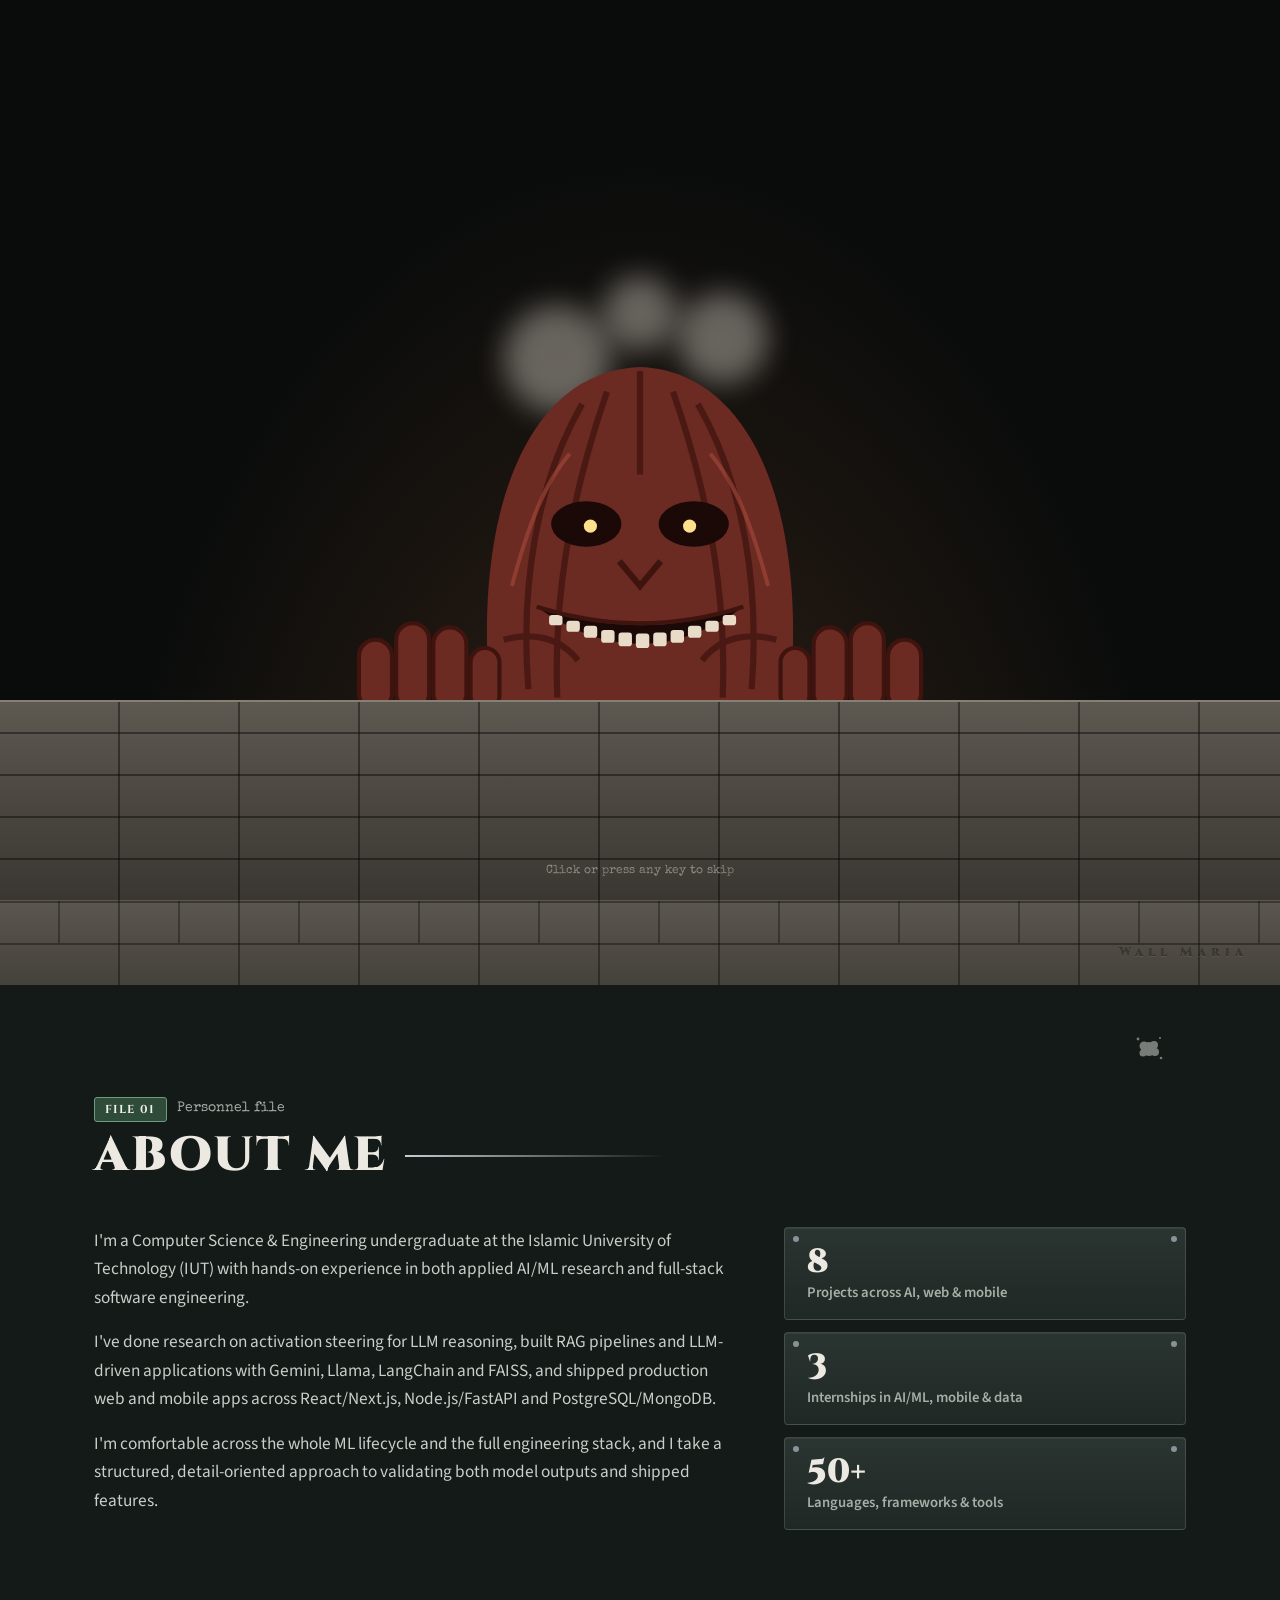
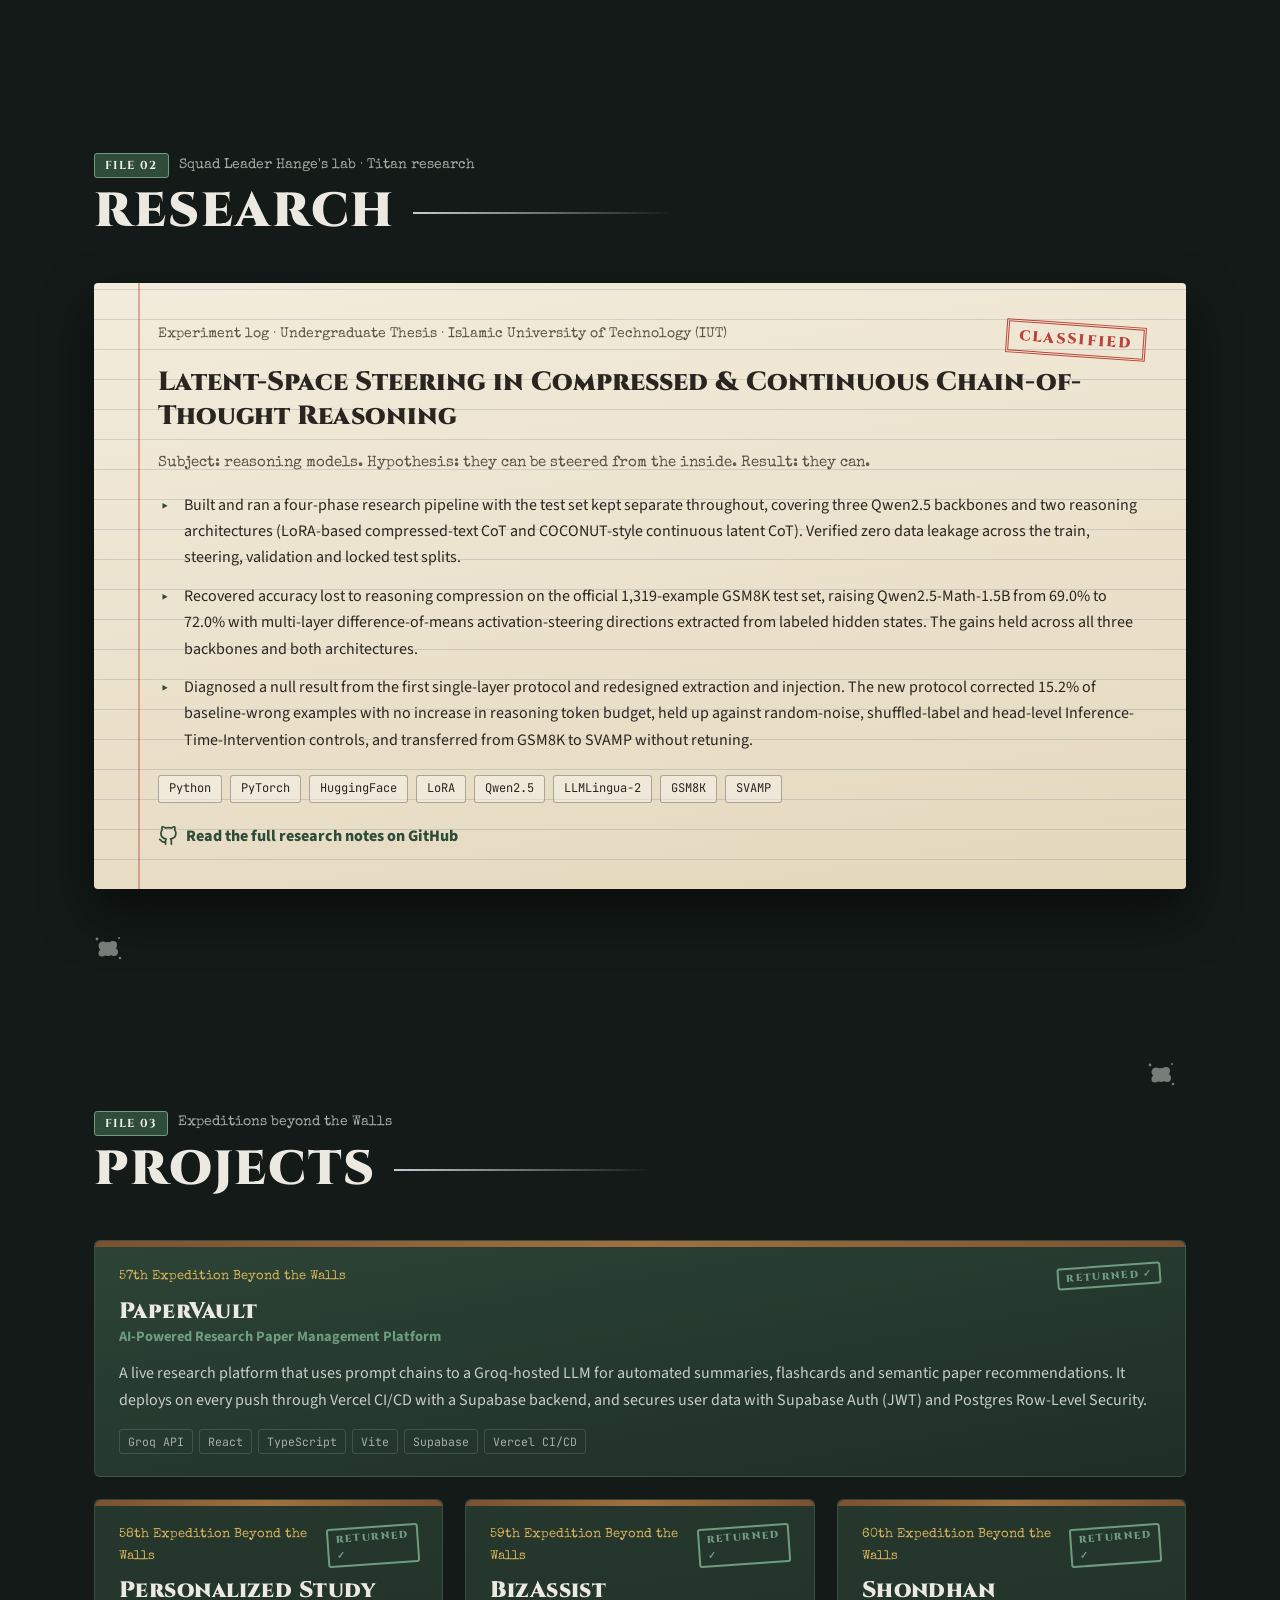
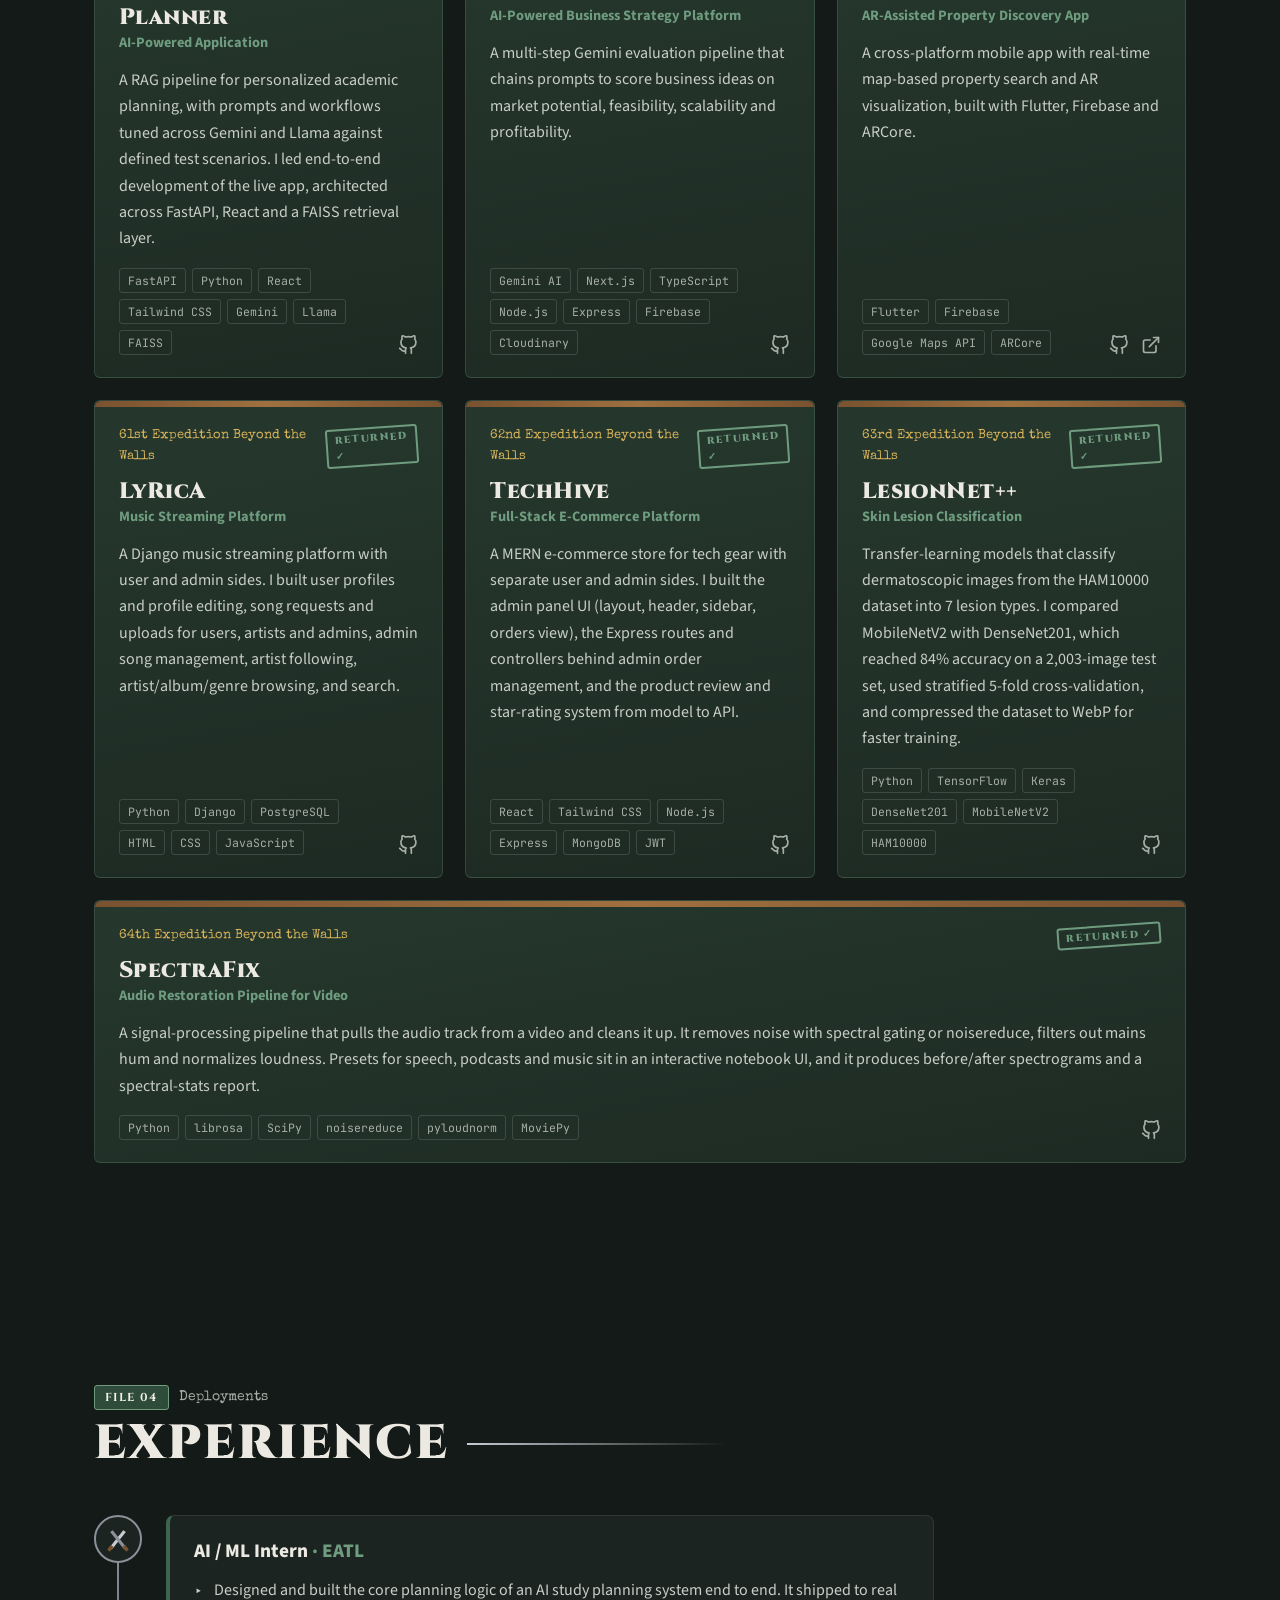
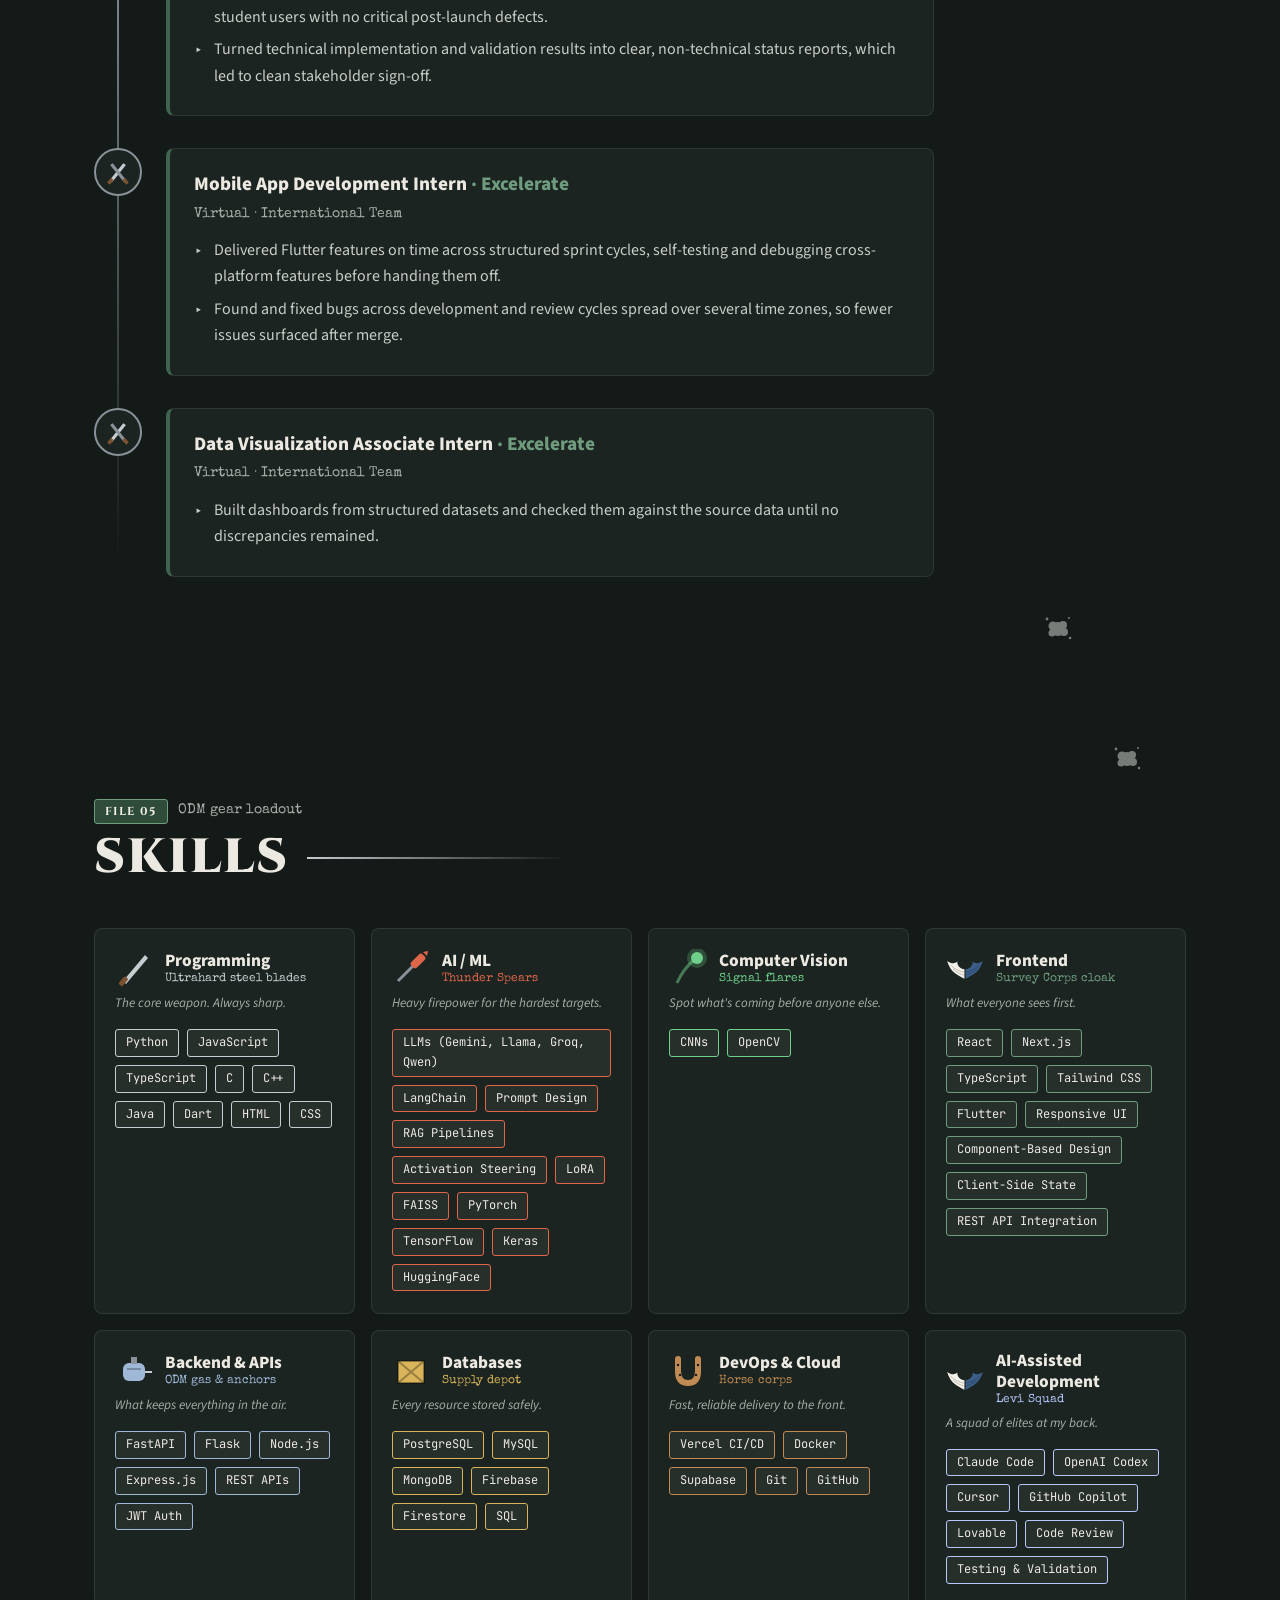
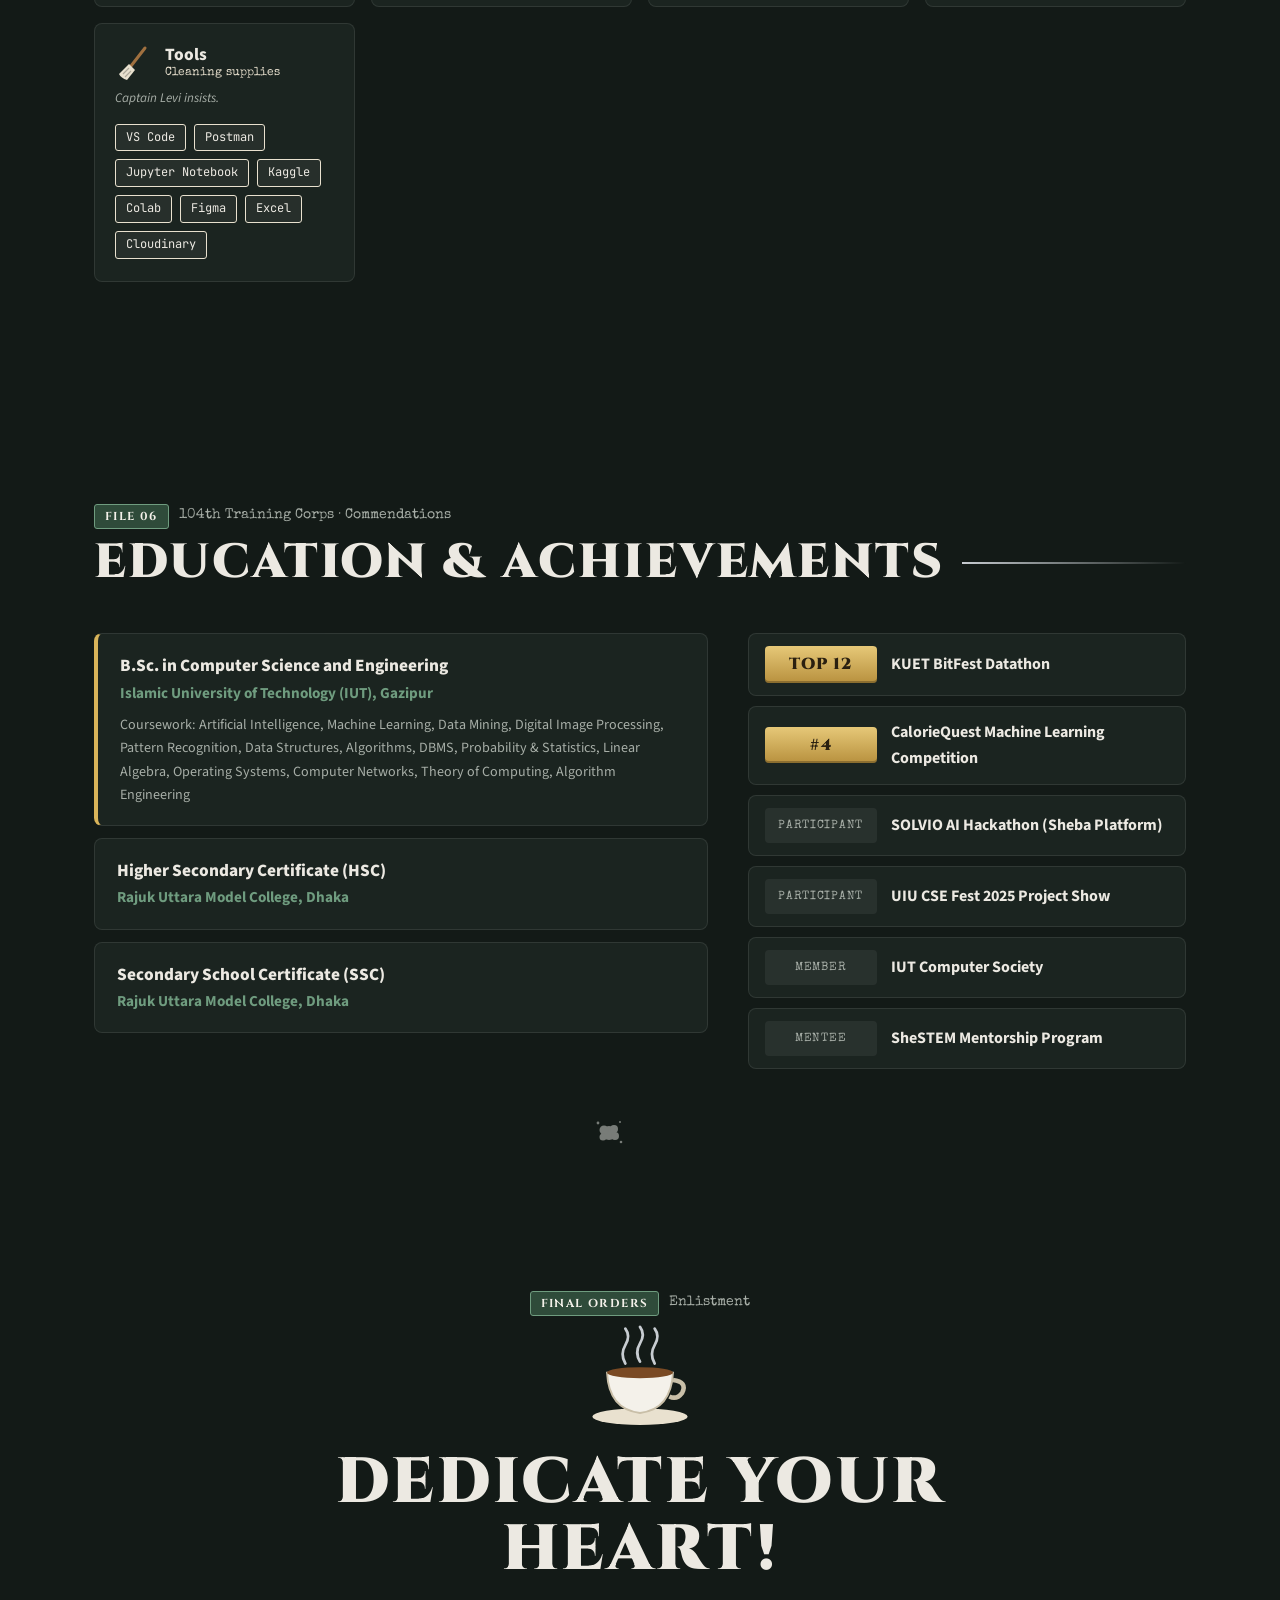
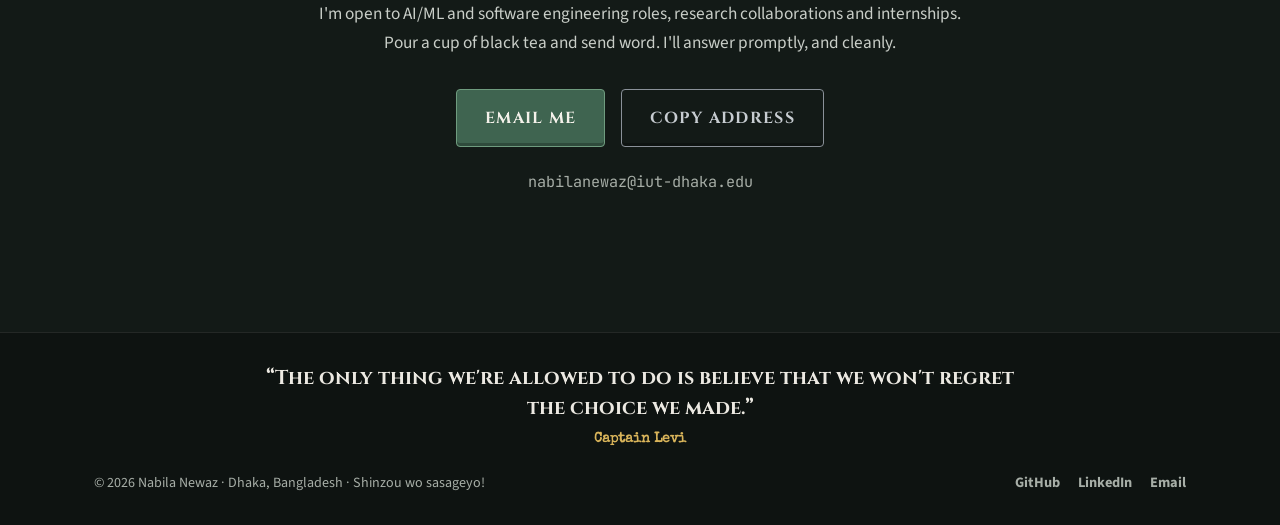
==== aot/index.html @ 758b9d4e "Add Attack on Titan-themed portfolio A third theme at /aot/ that reads the same data.js: cinematic i" ====
<!DOCTYPE html>
<html lang="en">
<head>
  <meta charset="UTF-8" />
  <meta name="viewport" content="width=device-width, initial-scale=1.0" />
  <title>Nabila Newaz | Survey Corps: AI/ML Engineer &amp; Full-Stack Developer</title>
  <meta name="description" content="Attack on Titan–themed portfolio of Nabila Newaz, a CSE undergraduate at IUT working on applied AI/ML research, LLM applications and full-stack engineering." />
  <link rel="preconnect" href="https://fonts.googleapis.com" />
  <link rel="preconnect" href="https://fonts.gstatic.com" crossorigin />
  <link href="https://fonts.googleapis.com/css2?family=Cinzel:wght@700;900&family=Special+Elite&family=Source+Sans+3:wght@400;600;700;800&family=JetBrains+Mono:wght@400;600&display=swap" rel="stylesheet" />
  <link rel="stylesheet" href="styles.css" />
</head>
<body>
  <!-- Cinematic opening (plays once per visit; click or any key skips) -->
  <div class="intro" id="intro" aria-hidden="true">
    <div class="intro-flash"></div>
    <div class="intro-bolt" id="introBolt"></div>
    <p class="intro-line" id="introLine"></p>
    <div class="intro-giant" id="introGiant"></div>
    <div class="intro-wall"></div>
    <div class="intro-title">
      <span class="intro-slash"></span>
      <p class="intro-name" id="introName"></p>
      <p class="intro-epithet" id="introEpithet"></p>
    </div>
    <p class="intro-skip">Click or press any key to skip</p>
  </div>

  <!-- ODM gear: grappling cables fire where you click -->
  <svg class="odm-layer" id="odmLayer" aria-hidden="true"></svg>

  <!-- ODM cable: scroll progress -->
  <div class="cable" aria-hidden="true"><div class="cable-line" id="cableLine"></div></div>

  <!-- ODM gas gauge: drains as you scroll -->
  <div class="gas" id="gasGauge" aria-hidden="true">
    <span class="gas-label">ODM Gas</span>
    <span class="gas-track"><span class="gas-fill" id="gasFill"></span></span>
    <span class="gas-pct" id="gasPct">100%</span>
  </div>

  <!-- Captain Levi's remarks -->
  <div class="toast" id="toast" role="status" aria-live="polite"></div>

  <header class="nav">
    <div class="container nav-inner">
      <a href="#top" class="logo" aria-label="Back to top">
        <span class="logo-wings" id="logoWings"></span>
        <span class="logo-text" id="logoText"></span>
      </a>
      <button class="nav-toggle" id="navToggle" aria-label="Toggle menu" aria-expanded="false">
        <span></span><span></span>
      </button>
      <nav class="nav-links" id="navLinks">
        <a href="#about">About</a>
        <a href="#research">Research</a>
        <a href="#projects">Projects</a>
        <a href="#experience">Experience</a>
        <a href="#skills">Skills</a>
        <a href="#contact" class="btn btn-small">Enlist me</a>
      </nav>
    </div>
  </header>

  <main id="top">
    <!-- Hero -->
    <section class="hero">
      <div class="sky" aria-hidden="true"></div>
      <div class="sky-flash" id="skyFlash" aria-hidden="true"></div>
      <div class="sky-bolt" id="skyBolt" aria-hidden="true"></div>
      <div class="feathers" id="feathers" aria-hidden="true"></div>
      <div class="giant" id="giant" aria-hidden="true"></div>
      <div class="wall" aria-hidden="true"><span class="wall-name">Wall Maria</span></div>
      <div class="scout-swing" id="scoutSwing" aria-hidden="true"></div>

      <div class="container hero-grid">
        <div class="hero-main">
          <p class="hero-kicker reveal"><span class="kick-tag">Survey Corps</span> <span id="heroSquad"></span></p>
          <h1 class="hero-name reveal" id="heroName"></h1>
          <p class="epithet reveal" id="heroEpithet"></p>
          <p class="hero-role reveal" id="heroRole"></p>
          <h2 class="hero-title reveal">I build <span class="typed" id="typed"></span><span class="cursor">|</span></h2>
          <p class="hero-intro reveal" id="heroIntro"></p>
          <div class="hero-actions reveal">
            <a href="#projects" class="btn">View expeditions</a>
            <a href="#" class="btn btn-ghost" id="resumeBtn" target="_blank" rel="noopener">Resume</a>          </div>
          <div class="hero-socials reveal" id="heroSocials"></div>
          <p class="inspect-hint reveal">🧹 <b>Inspection day.</b> Captain Levi hid <span id="dustTotal">6</span> specks of dust on this page. Clean them all.</p>
        </div>

        <aside class="file reveal" aria-label="Personnel file">
          <div class="file-head">
            <span class="file-wings" id="fileWings"></span>
            <div>
              <p class="file-org">Survey Corps</p>
              <p class="file-title">Personnel File</p>
            </div>
          </div>
          <div class="file-body">
            <div class="file-photo" id="filePhoto"></div>
            <dl class="file-fields" id="fileFields"></dl>
          </div>
          <span class="stamp">Approved</span>
        </aside>
      </div>
    </section>

    <!-- About -->
    <section id="about" class="section container">
      <p class="kicker reveal"><span>File 01</span> Personnel file</p>
      <h2 class="section-title reveal">About me</h2>
      <div class="about-grid">
        <div class="about-text reveal" id="aboutText"></div>
        <div class="stats reveal" id="stats"></div>
      </div>
    </section>

    <!-- Research -->
    <section id="research" class="section container">
      <p class="kicker reveal"><span>File 02</span> Squad Leader Hange's lab · Titan research</p>
      <h2 class="section-title reveal">Research</h2>
      <article class="lab reveal" id="researchCard"></article>
    </section>

    <!-- Projects -->
    <section id="projects" class="section container">
      <p class="kicker reveal"><span>File 03</span> Expeditions beyond the Walls</p>
      <h2 class="section-title reveal">Projects</h2>
      <div class="projects-grid" id="projectsGrid"></div>
    </section>

    <!-- Experience -->
    <section id="experience" class="section container">
      <p class="kicker reveal"><span>File 04</span> Deployments</p>
      <h2 class="section-title reveal">Experience</h2>
      <ol class="deploy" id="timeline"></ol>
    </section>

    <!-- Skills -->
    <section id="skills" class="section container">
      <p class="kicker reveal"><span>File 05</span> ODM gear loadout</p>
      <h2 class="section-title reveal">Skills</h2>
      <div class="skills-grid" id="skillsGrid"></div>
    </section>

    <!-- Education & Achievements -->
    <section id="education" class="section container">
      <p class="kicker reveal"><span>File 06</span> 104th Training Corps · Commendations</p>
      <h2 class="section-title reveal">Education &amp; Achievements</h2>
      <div class="edu-grid">
        <div class="edu-list" id="eduList"></div>
        <div class="achievements" id="achievements"></div>
      </div>
    </section>

    <!-- Contact -->
    <section id="contact" class="section container contact">
      <p class="kicker kicker-center reveal"><span>Final orders</span> Enlistment</p>
      <div class="tea reveal" id="tea" aria-hidden="true"></div>
      <h2 class="contact-title reveal">Dedicate your heart!</h2>
      <p class="contact-text reveal">
        I'm open to AI/ML and software engineering roles, research collaborations and internships.
        Pour a cup of black tea and send word. I'll answer promptly, and cleanly.
      </p>
      <div class="contact-actions reveal">
        <a class="btn btn-large" id="contactBtn" href="#">Email me</a>
        <button type="button" class="btn btn-ghost btn-large" id="copyEmailBtn">Copy address</button>
      </div>
      <p class="contact-email reveal"><span class="mono" id="contactEmail"></span></p>
      <p class="copy-status mono" id="copyStatus" role="status" aria-live="polite"></p>
    </section>
  </main>

  <footer class="footer">
    <div class="container">
      <blockquote class="footer-quote">
        “The only thing we're allowed to do is believe that we won't regret the choice we made.”
        <cite>Captain Levi</cite>
      </blockquote>
      <div class="footer-inner">
        <p id="footerText"></p>
        <div class="footer-socials" id="footerSocials"></div>
      </div>
    </div>
  </footer>

  <script src="../data.js"></script>
  <script src="script.js"></script>
</body>
</html>
---- aot/styles.css ----
:root {
  --night: #0e1311;
  --bg: #131a17;
  --card: #1b2420;
  --card-2: #212c27;
  --border: rgba(255, 255, 255, 0.09);
  --text: #ece9e2;
  --text-dim: #a7aea7;
  --cloak: #2f4b3a;      /* Survey Corps green */
  --cloak-2: #3f6450;
  --cloak-hi: #6f9c7f;
  --leather: #7a5230;
  --leather-2: #a0703f;
  --paper: #eee5d1;
  --paper-2: #ddd0b3;
  --ink: #2a2520;
  --ink-soft: #5c5347;
  --steel: #c7ccd1;
  --steel-dark: #8a9199;
  --blood: #b3261e;
  --gold: #d9b45a;
  --radius: 8px;
  --maxw: 1140px;
  --display: "Cinzel", Georgia, serif;
  --type: "Special Elite", "Courier New", monospace;
  --font: "Source Sans 3", system-ui, -apple-system, Segoe UI, Roboto, sans-serif;
  --mono: "JetBrains Mono", ui-monospace, Consolas, monospace;
}

*, *::before, *::after { box-sizing: border-box; margin: 0; padding: 0; }

html { scroll-behavior: smooth; scroll-padding-top: 80px; }

body {
  font-family: var(--font);
  background: var(--bg);
  color: var(--text);
  line-height: 1.65;
  -webkit-font-smoothing: antialiased;
  overflow-x: hidden;
}

a { color: inherit; text-decoration: none; }
ul, ol { list-style: none; }

.container { width: 100%; max-width: var(--maxw); margin: 0 auto; padding: 0 24px; }
.mono { font-family: var(--mono); }

/* ============ ODM cable progress + gas gauge ============ */
.cable { position: fixed; top: 0; left: 0; right: 0; height: 3px; z-index: 70; pointer-events: none; }
.cable-line {
  height: 100%; width: 0;
  background: linear-gradient(90deg, var(--steel-dark), var(--steel));
  box-shadow: 0 0 6px rgba(199, 204, 209, 0.6);
  position: relative;
}
.cable-line::after {
  content: ""; position: absolute; right: -6px; top: -4px; width: 10px; height: 10px;
  background: var(--steel); clip-path: polygon(0 50%, 100% 0, 70% 50%, 100% 100%);
}
.gas {
  position: fixed; left: 16px; bottom: 16px; z-index: 60;
  display: flex; align-items: center; gap: 8px;
  padding: 7px 12px; border-radius: 6px;
  background: rgba(14, 19, 17, 0.88); border: 1px solid var(--border);
  font-family: var(--type); font-size: 0.72rem; color: var(--text-dim); letter-spacing: 0.06em; text-transform: uppercase;
  opacity: 0; transform: translateY(12px); transition: opacity 0.3s, transform 0.3s;
}
.gas.show { opacity: 1; transform: none; }
.gas-track { width: 90px; height: 8px; border-radius: 4px; background: #2a322e; overflow: hidden; }
.gas-fill { display: block; height: 100%; width: 100%; background: linear-gradient(90deg, var(--cloak-hi), #9fd1ad); transition: width 0.15s linear, background 0.3s; }
.gas-fill.low { background: linear-gradient(90deg, var(--blood), #e0664a); }
.gas-pct { min-width: 3.2em; text-align: right; color: var(--text); }

/* ============ Toast (Captain Levi's remarks) ============ */
.toast {
  position: fixed; left: 50%; bottom: 72px; z-index: 80;
  width: max-content; max-width: min(92vw, 460px);
  padding: 12px 18px; border-radius: 8px;
  background: var(--paper); color: var(--ink);
  border-left: 5px solid var(--cloak);
  box-shadow: 0 16px 34px rgba(0, 0, 0, 0.5);
  font-weight: 600; line-height: 1.4;
  opacity: 0; transform: translate(-50%, 16px); pointer-events: none;
  transition: opacity 0.3s, transform 0.3s;
}
.toast.show { opacity: 1; transform: translate(-50%, 0); }
.toast b { font-family: var(--display); font-weight: 900; letter-spacing: 0.02em; }
.toast small { display: block; font-family: var(--type); font-size: 0.78rem; color: var(--ink-soft); margin-top: 2px; }

/* ============ Buttons ============ */
.btn {
  display: inline-flex; align-items: center; gap: 8px;
  padding: 12px 24px; border-radius: 4px;
  font-family: var(--display); font-weight: 700; font-size: 0.9rem; letter-spacing: 0.08em; text-transform: uppercase;
  background: var(--cloak-2); color: #f4f1ea;
  border: 1px solid var(--cloak-hi);
  box-shadow: inset 0 -3px 0 rgba(0, 0, 0, 0.25);
  transition: transform 0.15s, background 0.2s, box-shadow 0.2s;
}
.btn:hover { background: #4b765e; transform: translateY(-2px); box-shadow: inset 0 -3px 0 rgba(0, 0, 0, 0.25), 0 8px 18px rgba(0, 0, 0, 0.35); }
.btn-ghost { background: transparent; color: var(--steel); border-color: var(--steel-dark); }
.btn-ghost:hover { background: rgba(199, 204, 209, 0.08); }
.btn-small { padding: 7px 14px; font-size: 0.75rem; }
.btn-large { padding: 15px 28px; font-size: 1rem; }
button.btn { cursor: pointer; }

/* ============ Nav ============ */
.nav {
  position: fixed; top: 0; left: 0; right: 0; z-index: 50;
  transition: background 0.3s, border-color 0.3s;
  border-bottom: 1px solid transparent;
}
.nav.scrolled {
  background: rgba(14, 19, 17, 0.9);
  backdrop-filter: blur(10px); -webkit-backdrop-filter: blur(10px);
  border-bottom-color: var(--border);
}
.nav-inner { display: flex; align-items: center; justify-content: space-between; height: 70px; }
.logo { display: flex; align-items: center; gap: 10px; }
.logo-wings { width: 44px; height: 30px; }
.logo-wings svg, .file-wings svg { width: 100%; height: 100%; }
.logo-text { font-family: var(--display); font-weight: 900; font-size: 1.25rem; letter-spacing: 0.1em; }
.nav-links { display: flex; align-items: center; gap: 26px; }
.nav-links a:not(.btn) {
  font-family: var(--display); font-weight: 700; font-size: 0.82rem; letter-spacing: 0.1em; text-transform: uppercase;
  color: var(--text-dim); transition: color 0.2s;
}
.nav-links a:not(.btn):hover, .nav-links a.active { color: var(--text); }
.nav-links a.active { text-shadow: 0 0 12px rgba(111, 156, 127, 0.6); }

.nav-toggle { display: none; background: none; border: 0; cursor: pointer; width: 32px; height: 32px; position: relative; }
.nav-toggle span { position: absolute; left: 4px; right: 4px; height: 2px; background: var(--text); transition: transform 0.3s, top 0.3s; }
.nav-toggle span:first-child { top: 11px; }
.nav-toggle span:last-child { top: 19px; }
.nav-toggle[aria-expanded="true"] span:first-child { top: 15px; transform: rotate(45deg); }
.nav-toggle[aria-expanded="true"] span:last-child { top: 15px; transform: rotate(-45deg); }

/* ============ Hero ============ */
.hero {
  position: relative; overflow: hidden;
  min-height: 100vh;
  display: flex; flex-direction: column; justify-content: center;
  padding: 100px 0 200px;
}
.sky {
  position: absolute; inset: 0;
  background:
    radial-gradient(900px 400px at 50% 100%, rgba(214, 120, 70, 0.35), transparent 70%),
    linear-gradient(180deg, #1a2226 0%, #2d3a40 45%, #6b4a3c 80%, #8a5a3e 100%);
}
.wall {
  position: absolute; left: 0; right: 0; bottom: 0; height: 170px; z-index: 2;
  background:
    linear-gradient(180deg, rgba(0, 0, 0, 0.35), transparent 14px),
    repeating-linear-gradient(90deg, transparent 0 118px, rgba(0, 0, 0, 0.35) 118px 120px),
    repeating-linear-gradient(0deg, transparent 0 40px, rgba(0, 0, 0, 0.35) 40px 42px),
    linear-gradient(180deg, #6f6a62, #57524b 60%, #45413b);
  box-shadow: 0 -2px 0 #8c867c, 0 -10px 30px rgba(0, 0, 0, 0.45);
}
.wall::before { /* offset every other course of stone */
  content: ""; position: absolute; inset: 42px 0 0;
  background: repeating-linear-gradient(90deg, transparent 0 58px, rgba(0, 0, 0, 0.3) 58px 60px, transparent 60px 120px);
  -webkit-mask: repeating-linear-gradient(0deg, transparent 0 42px, #000 42px 84px);
  mask: repeating-linear-gradient(0deg, transparent 0 42px, #000 42px 84px);
}
.wall-name {
  position: absolute; right: 32px; bottom: 22px;
  font-family: var(--display); font-weight: 900; letter-spacing: 0.4em; font-size: 0.8rem;
  color: rgba(0, 0, 0, 0.35); text-shadow: 0 1px 0 rgba(255, 255, 255, 0.08);
}
.giant {
  position: absolute; bottom: 150px; left: 76%; width: 430px; z-index: 1;
  transform: translateX(-50%);
}
.giant svg { width: 100%; height: auto; display: block; overflow: visible; }
.steam { animation: steam 5s ease-in-out infinite; transform-box: fill-box; transform-origin: center; filter: blur(7px); }
.steam:nth-of-type(2) { animation-delay: 1.4s; }
.steam:nth-of-type(3) { animation-delay: 2.8s; }
@keyframes steam { 0% { opacity: 0; transform: translateY(10px) scale(0.8); } 40% { opacity: 0.55; } 100% { opacity: 0; transform: translateY(-40px) scale(1.4); } }
.giant-eyes { animation: glare 6s ease-in-out infinite; }
@keyframes glare { 0%, 80%, 100% { opacity: 0.9; } 85%, 95% { opacity: 0.1; } }

.scout-swing {
  position: absolute; top: 70px; left: 58%; width: 70px; height: 260px; z-index: 1;
  transform-origin: 50% 0; animation: swing 3.6s ease-in-out infinite;
}
.scout-swing svg { width: 100%; height: 100%; overflow: visible; }
@keyframes swing { 0%, 100% { transform: rotate(24deg); } 50% { transform: rotate(-24deg); } }

.hero-grid {
  position: relative; z-index: 3; flex-shrink: 0;
  display: grid; grid-template-columns: 1.35fr 1fr; gap: 56px; align-items: center;
}
.hero-kicker { display: flex; flex-wrap: wrap; align-items: center; gap: 10px; font-family: var(--type); font-size: 0.92rem; color: var(--text-dim); }
.kick-tag {
  background: var(--cloak); color: #f4f1ea; border: 1px solid var(--cloak-hi);
  font-family: var(--display); font-weight: 700; letter-spacing: 0.1em; text-transform: uppercase; font-size: 0.72rem;
  padding: 3px 10px; border-radius: 3px;
}
.hero-name {
  font-family: var(--display); font-weight: 900; text-transform: uppercase;
  font-size: clamp(2.6rem, 7.5vw, 5.2rem); line-height: 1; letter-spacing: 0.03em; margin: 14px 0 6px;
  text-shadow: 0 4px 0 rgba(0, 0, 0, 0.35);
}
.epithet { font-family: var(--display); font-weight: 700; font-size: clamp(1rem, 2.4vw, 1.3rem); color: var(--gold); letter-spacing: 0.04em; }
.hero-role {
  display: inline-block; margin: 16px 0 18px;
  font-weight: 800; font-size: 0.85rem; letter-spacing: 0.08em; text-transform: uppercase;
  padding: 5px 12px; border-left: 4px solid var(--leather-2); background: rgba(122, 82, 48, 0.35);
}
.hero-title { font-size: clamp(1.3rem, 3.2vw, 1.9rem); font-weight: 800; color: var(--text-dim); }
.typed { color: var(--text); }
.cursor { color: var(--cloak-hi); animation: blink 1s steps(1) infinite; font-weight: 400; }
@keyframes blink { 50% { opacity: 0; } }
.hero-intro { max-width: 560px; margin: 16px 0 28px; color: #c9cec8; font-size: 1.08rem; }
.hero-actions { display: flex; gap: 14px; flex-wrap: wrap; }
.hero-socials { display: flex; gap: 22px; margin-top: 26px; flex-wrap: wrap; }
.hero-socials a, .footer-socials a { font-weight: 700; font-size: 0.9rem; color: var(--text-dim); transition: color 0.2s; }
.hero-socials a:hover, .footer-socials a:hover { color: var(--cloak-hi); }
.inspect-hint {
  margin-top: 22px; max-width: 520px; padding: 10px 14px; border-radius: 6px;
  background: rgba(14, 19, 17, 0.55); border: 1px dashed rgba(199, 204, 209, 0.3);
  font-size: 0.9rem; color: var(--text-dim);
}
.inspect-hint b { color: var(--text); }

/* Personnel file */
.file {
  position: relative; justify-self: center; width: min(100%, 380px);
  background:
    radial-gradient(circle at 15% 10%, rgba(255, 255, 255, 0.4), transparent 40%),
    linear-gradient(170deg, var(--paper), var(--paper-2));
  color: var(--ink);
  border-radius: 4px; overflow: hidden;
  box-shadow: 0 26px 50px rgba(0, 0, 0, 0.55), inset 0 0 30px rgba(120, 90, 50, 0.25);
  transform: rotate(-1.5deg);
}
.file::before { /* paperclip */
  content: ""; position: absolute; top: -6px; right: 40px; width: 16px; height: 44px; z-index: 2;
  border: 3px solid #9aa0a6; border-radius: 8px;
}
.file-head {
  display: flex; align-items: center; gap: 12px;
  padding: 14px 18px; background: var(--cloak); color: #f4f1ea;
  border-bottom: 3px solid var(--leather);
}
.file-wings { width: 54px; height: 38px; flex: none; }
.file-org { font-family: var(--display); font-weight: 900; letter-spacing: 0.14em; font-size: 0.95rem; text-transform: uppercase; }
.file-title { font-family: var(--type); font-size: 0.8rem; opacity: 0.85; }
.file-body { display: grid; grid-template-columns: 96px 1fr; gap: 16px; padding: 18px; }
.file-photo {
  width: 96px; height: 120px; border: 2px solid var(--ink-soft); background: #cfd6d2;
  display: grid; place-items: end center; overflow: hidden;
}
.file-photo img { width: 100%; height: 100%; object-fit: cover; }
.file-photo svg { width: 100%; height: auto; display: block; }
.file-fields { display: grid; gap: 7px; font-size: 0.86rem; }
.file-fields div { border-bottom: 1px dashed rgba(42, 37, 32, 0.3); padding-bottom: 4px; }
.file-fields dt { font-family: var(--type); font-size: 0.68rem; color: var(--ink-soft); text-transform: uppercase; letter-spacing: 0.06em; }
.file-fields dd { font-weight: 700; line-height: 1.25; }
.stamp {
  position: absolute; right: 18px; bottom: 22px;
  font-family: var(--display); font-weight: 900; font-size: 1.2rem; letter-spacing: 0.14em; text-transform: uppercase;
  color: rgba(179, 38, 30, 0.8); border: 3px solid rgba(179, 38, 30, 0.8); border-radius: 4px;
  padding: 2px 10px; transform: rotate(-14deg);
  mix-blend-mode: multiply;
}

/* ============ Sections ============ */
.section { padding: 110px 24px; position: relative; }
.kicker {
  display: inline-flex; align-items: center; gap: 10px; margin-bottom: 8px;
  font-family: var(--type); font-size: 0.9rem; color: var(--text-dim);
}
.kicker span {
  font-family: var(--display); font-weight: 700; font-size: 0.72rem; letter-spacing: 0.12em; text-transform: uppercase;
  background: var(--cloak); color: #f4f1ea; border: 1px solid var(--cloak-hi); padding: 2px 10px; border-radius: 3px;
}
.kicker-center { justify-content: center; }
.section-title {
  font-family: var(--display); font-weight: 900; text-transform: uppercase; letter-spacing: 0.04em;
  font-size: clamp(2rem, 5vw, 3rem); line-height: 1.1; margin-bottom: 44px;
  display: flex; align-items: center; gap: 18px;
}
.section-title::after {
  content: ""; flex: 1; max-width: 260px; height: 2px;
  background: linear-gradient(90deg, var(--steel), transparent);
}

/* ============ About ============ */
.about-grid { display: grid; grid-template-columns: 1.6fr 1fr; gap: 48px; align-items: start; }
.about-text p { color: #c9cec8; margin-bottom: 16px; font-size: 1.08rem; }
.stats { display: grid; gap: 12px; }
.stat {
  position: relative; padding: 16px 20px 14px 22px; border-radius: 4px;
  background: linear-gradient(180deg, #2a3430, #1f2824);
  border: 1px solid rgba(199, 204, 209, 0.18);
  box-shadow: inset 0 1px 0 rgba(255, 255, 255, 0.06);
}
.stat::before, .stat::after { /* rivets */
  content: ""; position: absolute; top: 8px; width: 6px; height: 6px; border-radius: 50%; background: var(--steel-dark);
}
.stat::before { left: 8px; }
.stat::after { right: 8px; }
.stat-value { font-family: var(--display); font-weight: 900; font-size: 2.1rem; line-height: 1.1; color: var(--text); }
.stat-label { color: var(--text-dim); font-size: 0.92rem; font-weight: 600; }

/* ============ Research: Hange's lab notebook ============ */
.lab {
  position: relative; color: var(--ink);
  padding: 40px 40px 34px 64px; border-radius: 4px;
  background:
    linear-gradient(90deg, transparent 44px, rgba(179, 38, 30, 0.35) 44px 46px, transparent 46px),
    repeating-linear-gradient(0deg, transparent 0 29px, rgba(60, 90, 120, 0.18) 29px 30px),
    linear-gradient(170deg, #f3ecdc, #e4d8bd);
  box-shadow: 0 24px 50px rgba(0, 0, 0, 0.5);
}
.lab-head { display: flex; justify-content: space-between; align-items: flex-start; gap: 16px; margin-bottom: 8px; flex-wrap: wrap; }
.lab-label { font-family: var(--type); font-size: 0.85rem; color: var(--ink-soft); }
.classified {
  font-family: var(--display); font-weight: 900; letter-spacing: 0.16em; font-size: 0.9rem; text-transform: uppercase;
  color: rgba(179, 38, 30, 0.85); border: 3px double rgba(179, 38, 30, 0.85); padding: 2px 10px; transform: rotate(4deg);
}
.lab h3 { font-family: var(--display); font-weight: 900; font-size: clamp(1.25rem, 2.8vw, 1.65rem); line-height: 1.3; margin: 6px 0 18px; }
.lab-note { font-family: var(--type); font-size: 0.92rem; color: var(--ink-soft); margin-bottom: 16px; }
.research-points { margin-bottom: 22px; }
.research-points li { position: relative; padding-left: 26px; margin-bottom: 12px; }
.research-points li::before { content: "▸"; position: absolute; left: 4px; color: var(--cloak); font-weight: 900; }
.lab .chips .chip { border-color: rgba(42, 37, 32, 0.35); color: var(--ink); background: rgba(255, 255, 255, 0.35); }
.research-link { display: inline-flex; align-items: center; gap: 8px; margin-top: 20px; font-weight: 800; color: var(--cloak); }
.research-link:hover { text-decoration: underline; }

/* Chips */
.chips { display: flex; flex-wrap: wrap; gap: 8px; }
.chip {
  font-family: var(--mono); font-size: 0.75rem; padding: 3px 10px; border-radius: 3px;
  background: rgba(255, 255, 255, 0.05); color: var(--text); border: 1px solid var(--chip, var(--border));
}

/* ============ Projects: expeditions ============ */
.projects-grid { display: grid; grid-template-columns: repeat(auto-fill, minmax(320px, 1fr)); gap: 22px; }
.exp {
  position: relative; display: flex; flex-direction: column;
  padding: 24px 24px 22px; border-radius: 6px;
  background: linear-gradient(170deg, #26382e, #1d2a23);
  border: 1px solid rgba(111, 156, 127, 0.25);
  transition: transform 0.25s, border-color 0.25s, box-shadow 0.25s;
}
.exp::before { /* leather strap */
  content: ""; position: absolute; left: 0; right: 0; top: 0; height: 6px; border-radius: 6px 6px 0 0;
  background: linear-gradient(90deg, var(--leather), var(--leather-2), var(--leather));
}
.exp:hover { transform: translateY(-6px); border-color: var(--cloak-hi); box-shadow: 0 20px 40px rgba(0, 0, 0, 0.45); }
.exp.featured { grid-column: 1 / -1; background: linear-gradient(170deg, #2c4436, #1f2e26); }
.projects-grid > .exp:last-child:nth-child(3n + 2) { grid-column: 1 / -1; }
.exp-top { display: flex; justify-content: space-between; align-items: center; gap: 12px; margin-bottom: 10px; }
.exp-no { font-family: var(--type); font-size: 0.82rem; color: var(--gold); }
.returned {
  font-family: var(--display); font-weight: 900; font-size: 0.62rem; letter-spacing: 0.14em; text-transform: uppercase;
  color: var(--cloak-hi); border: 2px solid var(--cloak-hi); padding: 1px 7px; border-radius: 3px; transform: rotate(-4deg);
}
.exp h3 { font-family: var(--display); font-weight: 900; font-size: 1.4rem; line-height: 1.2; letter-spacing: 0.02em; }
.exp-sub { color: var(--cloak-hi); font-weight: 700; font-size: 0.9rem; margin-bottom: 12px; }
.exp-desc { color: #c9cec8; flex: 1; margin-bottom: 16px; }
.exp-foot { display: flex; justify-content: space-between; align-items: flex-end; gap: 12px; }
.exp .tags { display: flex; flex-wrap: wrap; gap: 6px; }
.exp .tags span { font-family: var(--mono); font-size: 0.72rem; color: var(--text-dim); padding: 2px 8px; border: 1px solid rgba(199, 204, 209, 0.18); border-radius: 3px; }
.exp-links { display: flex; gap: 12px; flex: none; }
.exp-links a { color: var(--text-dim); display: flex; transition: color 0.2s; }
.exp-links a:hover { color: var(--text); }

/* ============ Experience: deployments ============ */
.deploy { position: relative; max-width: 840px; }
.deploy::before { content: ""; position: absolute; left: 23px; top: 10px; bottom: 10px; width: 2px; background: linear-gradient(var(--steel-dark), transparent); }
.deploy > li { position: relative; padding: 0 0 32px 72px; }
.deploy > li:last-child { padding-bottom: 0; }
.deploy-marker {
  position: absolute; left: 0; top: 0; width: 48px; height: 48px; border-radius: 50%;
  display: grid; place-items: center; background: var(--card); border: 2px solid var(--steel-dark);
}
.deploy-marker svg { width: 28px; height: 28px; }
.deploy-box { background: var(--card); border: 1px solid var(--border); border-left: 4px solid var(--cloak-2); border-radius: var(--radius); padding: 20px 24px; }
.deploy h3 { font-size: 1.2rem; font-weight: 800; }
.deploy .company { color: var(--cloak-hi); }
.deploy .period { font-family: var(--type); font-size: 0.85rem; color: var(--text-dim); margin: 2px 0 12px; }
.deploy .period-gap { height: 10px; }
.deploy-points li { position: relative; padding: 0 0 6px 20px; color: #c9cec8; }
.deploy-points li::before { content: "▸"; position: absolute; left: 2px; color: var(--steel); }

/* ============ Skills: ODM loadout ============ */
.skills-grid { display: grid; grid-template-columns: repeat(auto-fit, minmax(250px, 1fr)); gap: 16px; }
.skill-card {
  position: relative; background: var(--card); border: 1px solid var(--border); border-radius: var(--radius);
  padding: 20px 20px 22px; overflow: hidden; transition: border-color 0.2s, transform 0.2s;
}
.skill-card:hover { border-color: var(--chip); transform: translateY(-3px); }
.skill-head { display: flex; align-items: center; gap: 12px; margin-bottom: 6px; }
.gear-icon { width: 38px; height: 38px; flex: none; }
.gear-icon svg { width: 100%; height: 100%; }
.skill-head h3 { font-size: 1.08rem; font-weight: 800; line-height: 1.2; }
.skill-head small { display: block; font-family: var(--type); font-size: 0.74rem; color: var(--chip); font-weight: 400; }
.gear-note { font-size: 0.82rem; font-style: italic; color: var(--text-dim); margin: 4px 0 14px; }

/* ============ Education & achievements ============ */
.edu-grid { display: grid; grid-template-columns: 1.4fr 1fr; gap: 40px; align-items: start; }
.edu-item { background: var(--card); border: 1px solid var(--border); border-radius: var(--radius); padding: 18px 22px; margin-bottom: 12px; }
.edu-item:first-child { border-left: 4px solid var(--gold); }
.edu-item h3 { font-size: 1.08rem; font-weight: 800; }
.edu-school { color: var(--cloak-hi); font-weight: 700; font-size: 0.95rem; }
.edu-detail { color: var(--text-dim); font-size: 0.88rem; margin-top: 8px; }
.achievements { display: grid; gap: 10px; }
.achievement {
  display: grid; grid-template-columns: 112px 1fr; align-items: center; gap: 14px;
  background: var(--card); border: 1px solid var(--border); border-radius: var(--radius);
  padding: 12px 16px; font-weight: 700; transition: border-color 0.2s, transform 0.2s;
}
.achievement:hover { border-color: var(--gold); transform: translateX(4px); }
.medal {
  text-align: center; font-family: var(--display); font-weight: 900; font-size: 1rem; letter-spacing: 0.06em;
  padding: 5px 6px; border-radius: 4px; white-space: nowrap;
  background: linear-gradient(180deg, #e6c878, #b8913e); color: #2a2010;
  box-shadow: inset 0 -2px 0 rgba(0, 0, 0, 0.25);
}
.medal.word { background: rgba(255, 255, 255, 0.06); color: var(--text-dim); font-family: var(--type); font-weight: 400; font-size: 0.72rem; letter-spacing: 0.06em; text-transform: uppercase; padding: 8px 6px; box-shadow: none; }

/* ============ Contact ============ */
.contact { text-align: center; max-width: 720px; }
.tea { width: 110px; margin: 12px auto 0; }
.tea svg { width: 100%; height: auto; overflow: visible; }
.tea-steam { animation: tea-steam 3s ease-in-out infinite; }
.tea-steam:nth-of-type(2) { animation-delay: 1s; }
.tea-steam:nth-of-type(3) { animation-delay: 2s; }
@keyframes tea-steam { 0% { opacity: 0; transform: translateY(6px); } 50% { opacity: 0.8; } 100% { opacity: 0; transform: translateY(-14px); } }
.contact-title {
  font-family: var(--display); font-weight: 900; text-transform: uppercase; letter-spacing: 0.04em;
  font-size: clamp(2.2rem, 7vw, 4rem); line-height: 1.05; margin: 14px 0 16px;
}
.contact-text { color: #c9cec8; margin-bottom: 32px; font-size: 1.08rem; }
.contact-actions { display: flex; justify-content: center; gap: 16px; flex-wrap: wrap; }
.contact-email { margin-top: 22px; font-size: 0.95rem; color: var(--text-dim); }
.copy-status { min-height: 1.4em; margin-top: 8px; font-size: 0.82rem; color: var(--cloak-hi); }

/* ============ Dust specks (Levi's inspection) ============ */
.dust {
  position: absolute; z-index: 5; width: 30px; height: 30px; padding: 0; border: 0; background: none; cursor: pointer;
  opacity: 0.85; transition: transform 0.2s, opacity 0.2s;
}
.dust svg { width: 100%; height: 100%; }
.dust:hover, .dust:focus-visible { transform: scale(1.3) rotate(15deg); opacity: 1; }
.dust:focus-visible { outline: 2px dashed var(--steel); outline-offset: 3px; border-radius: 50%; }
.dust.cleaned { animation: wipe 0.6s ease-in forwards; pointer-events: none; }
@keyframes wipe { 30% { transform: scale(1.2) rotate(-20deg); } 100% { transform: translateX(40px) scale(0); opacity: 0; } }

/* ============ Footer ============ */
.footer { border-top: 1px solid var(--border); padding: 30px 0; background: var(--night); }
.footer .footer-quote { text-align: center; font-family: var(--display); font-weight: 700; font-size: clamp(1rem, 2.4vw, 1.25rem); color: var(--text); max-width: 760px; margin: 0 auto 22px; line-height: 1.5; }
.footer-quote cite { display: block; margin-top: 6px; font-family: var(--type); font-style: normal; font-size: 0.85rem; color: var(--gold); }
.footer-inner { display: flex; justify-content: space-between; align-items: center; gap: 16px; flex-wrap: wrap; }
.footer p { font-size: 0.88rem; color: var(--text-dim); }
.footer-socials { display: flex; gap: 18px; }

/* ============ Cinematic intro ============ */
body.intro-active { overflow: hidden; }
.intro {
  position: fixed; inset: 0; z-index: 200; overflow: hidden; cursor: pointer;
  background: radial-gradient(ellipse at 50% 120%, #3a2418 0%, #0a0c0b 60%);
  transition: opacity 0.7s ease, visibility 0.7s;
}
.intro.done { opacity: 0; visibility: hidden; }
.intro-line {
  position: absolute; top: 34%; left: 50%; transform: translateX(-50%);
  width: min(90vw, 760px); text-align: center;
  font-family: var(--type); font-size: clamp(1.05rem, 2.6vw, 1.5rem); color: #d8d2c4; letter-spacing: 0.02em;
  transition: opacity 0.4s;
}
.intro.rise .intro-line { opacity: 0; }
.intro-flash { position: absolute; inset: 0; background: #fff6d8; opacity: 0; pointer-events: none; }
.intro.bolt .intro-flash { animation: flash 0.7s ease-out; }
@keyframes flash { 0% { opacity: 0.95; } 15% { opacity: 0.2; } 25% { opacity: 0.85; } 100% { opacity: 0; } }
.intro-bolt { position: absolute; left: 50%; top: 0; width: 180px; transform: translateX(-50%); opacity: 0; }
.intro-bolt svg { width: 100%; height: auto; filter: drop-shadow(0 0 18px #ffd84a) drop-shadow(0 0 40px #ffb300); }
.intro.bolt .intro-bolt { animation: bolt 0.9s ease-out forwards; }
@keyframes bolt { 0% { opacity: 1; } 60% { opacity: 1; } 100% { opacity: 0; } }
.intro.bolt { animation: shake 0.6s cubic-bezier(0.36, 0.07, 0.19, 0.97); }
@keyframes shake {
  10%, 90% { transform: translate(-2px, 1px); }
  20%, 80% { transform: translate(4px, -2px); }
  30%, 50%, 70% { transform: translate(-7px, 3px); }
  40%, 60% { transform: translate(7px, -3px); }
}
.intro-wall {
  position: absolute; left: 0; right: 0; bottom: 0; height: 22vh;
  background:
    repeating-linear-gradient(90deg, transparent 0 118px, rgba(0, 0, 0, 0.4) 118px 120px),
    repeating-linear-gradient(0deg, transparent 0 40px, rgba(0, 0, 0, 0.4) 40px 42px),
    linear-gradient(180deg, #5d5850, #3a3631);
  box-shadow: 0 -2px 0 #857f74;
}
.intro-giant {
  position: absolute; left: 50%; bottom: calc(22vh - 8px); width: min(90vw, 620px);
  transform: translate(-50%, 70%); transition: transform 1.6s cubic-bezier(0.2, 0.7, 0.2, 1);
}
.intro-giant svg { width: 100%; height: auto; display: block; overflow: visible; }
.intro.rise .intro-giant { transform: translate(-50%, 0); }
.intro-giant .steam { animation-duration: 2.2s; }
.intro-title {
  position: absolute; top: 18%; left: 50%; transform: translateX(-50%) scale(1.5);
  width: min(94vw, 900px); text-align: center; opacity: 0;
  transition: opacity 0.25s ease, transform 0.35s cubic-bezier(0.2, 0.9, 0.3, 1.3);
}
.intro.title .intro-title { opacity: 1; transform: translateX(-50%) scale(1); }
.intro-name {
  font-family: var(--display); font-weight: 900; text-transform: uppercase; letter-spacing: 0.06em;
  font-size: clamp(2.4rem, 9vw, 6rem); line-height: 1; color: #f4f1ea;
  text-shadow: 0 6px 0 rgba(0, 0, 0, 0.5), 0 0 40px rgba(0, 0, 0, 0.6);
}
.intro-epithet { margin-top: 10px; font-family: var(--display); font-weight: 700; color: var(--gold); font-size: clamp(1rem, 2.6vw, 1.4rem); letter-spacing: 0.08em; }
.intro-slash {
  position: absolute; left: -10%; top: 46%; width: 120%; height: 3px;
  background: linear-gradient(90deg, transparent, #fff, transparent);
  transform: rotate(-8deg) scaleX(0); transform-origin: left;
  box-shadow: 0 0 14px #fff;
}
.intro.title .intro-slash { animation: slash-in 0.45s ease-out forwards; }
@keyframes slash-in { 0% { transform: rotate(-8deg) scaleX(0); opacity: 1; } 70% { transform: rotate(-8deg) scaleX(1); opacity: 1; } 100% { transform: rotate(-8deg) scaleX(1); opacity: 0; } }
.intro-skip { position: absolute; bottom: 18px; left: 0; right: 0; text-align: center; font-family: var(--type); font-size: 0.78rem; color: rgba(236, 233, 226, 0.45); z-index: 2; }

/* ============ Hero lightning & feathers ============ */
.sky-flash { position: absolute; inset: 0; z-index: 0; background: rgba(255, 240, 200, 0.5); opacity: 0; pointer-events: none; }
.sky-flash.on { animation: flash 0.8s ease-out; }
.sky-bolt { position: absolute; top: 0; width: 110px; z-index: 0; opacity: 0; pointer-events: none; }
.sky-bolt svg { width: 100%; height: auto; filter: drop-shadow(0 0 14px #ffd84a); }
.sky-bolt.on { animation: bolt 0.8s ease-out; }
.feathers { position: absolute; inset: 0; z-index: 1; pointer-events: none; overflow: hidden; }
.feather {
  position: absolute; top: -40px; width: 22px; height: 44px;
  animation: feather-fall var(--dur, 12s) linear var(--delay, 0s) infinite;
  opacity: 0.8;
}
.feather svg { width: 100%; height: 100%; animation: feather-sway 2.6s ease-in-out infinite alternate; }
@keyframes feather-fall { to { transform: translate(var(--drift, 120px), calc(100vh + 80px)) rotate(var(--spin, 200deg)); } }
@keyframes feather-sway { from { transform: rotate(-25deg) translateX(-8px); } to { transform: rotate(25deg) translateX(8px); } }

/* ============ ODM grappling cables ============ */
.odm-layer { position: fixed; inset: 0; width: 100%; height: 100%; z-index: 90; pointer-events: none; }
.odm-cable { stroke: #d6dbe0; stroke-width: 1.6; fill: none; stroke-linecap: round; filter: drop-shadow(0 0 2px rgba(255, 255, 255, 0.6)); }
.odm-hook { fill: #c7ccd1; }
.odm-gas { fill: rgba(230, 230, 225, 0.55); filter: blur(4px); }

/* ============ Signal flares ============ */
.flare { position: absolute; right: 5%; bottom: 10%; width: 40px; height: 70%; pointer-events: none; z-index: 0; }
.flare-smoke {
  position: absolute; left: 50%; bottom: 0; width: 26px; height: 100%; transform: translateX(-50%) scaleY(0); transform-origin: bottom;
  background: linear-gradient(0deg, rgba(111, 208, 140, 0), rgba(111, 208, 140, 0.35) 30%, rgba(160, 230, 180, 0.55));
  filter: blur(6px); border-radius: 20px;
  animation: smoke-rise 1.4s ease-out forwards, smoke-fade 7s ease-in 1.4s forwards;
}
.flare-ball {
  position: absolute; left: 50%; bottom: 0; width: 14px; height: 14px; margin-left: -7px; border-radius: 50%;
  background: #eaffef; box-shadow: 0 0 10px 4px #6fd08c, 0 0 30px 10px rgba(111, 208, 140, 0.6);
  animation: ball-rise 1.4s ease-out forwards, smoke-fade 1s ease-in 2.4s forwards;
}
.flare.red .flare-smoke { background: linear-gradient(0deg, rgba(224, 102, 74, 0), rgba(224, 102, 74, 0.35) 30%, rgba(240, 150, 120, 0.55)); }
.flare.red .flare-ball { box-shadow: 0 0 10px 4px #e0664a, 0 0 30px 10px rgba(224, 102, 74, 0.6); background: #fff0ea; }
.flare.black .flare-smoke { background: linear-gradient(0deg, rgba(20, 20, 20, 0), rgba(20, 20, 20, 0.5) 30%, rgba(40, 40, 40, 0.75)); }
.flare.black .flare-ball { background: #444; box-shadow: 0 0 10px 4px #222; }
@keyframes smoke-rise { to { transform: translateX(-50%) scaleY(1); } }
@keyframes ball-rise { to { bottom: 100%; } }
@keyframes smoke-fade { to { opacity: 0; } }

/* ============ Blade slash on hover ============ */
.exp, .skill-card { overflow: hidden; }
.exp::after, .skill-card::after {
  content: ""; position: absolute; z-index: 2; pointer-events: none;
  left: -20%; top: 50%; width: 140%; height: 2px;
  background: linear-gradient(90deg, transparent, rgba(255, 255, 255, 0.95), transparent);
  box-shadow: 0 0 10px rgba(255, 255, 255, 0.8);
  transform: rotate(-18deg) translateX(-120%);
}
.exp:hover::after, .skill-card:hover::after { animation: card-slash 0.45s ease-out; }
@keyframes card-slash { to { transform: rotate(-18deg) translateX(120%); } }

/* ============ Reveal ============ */
.reveal { opacity: 0; transform: translateY(24px); transition: opacity 0.7s ease, transform 0.7s ease; }
.reveal.visible { opacity: 1; transform: none; }
.file.reveal.visible { transform: rotate(-1.5deg); }

@media (prefers-reduced-motion: reduce) {
  html { scroll-behavior: auto; }
  .reveal { opacity: 1; transform: none; transition: none; }
  .file.reveal { transform: rotate(-1.5deg); }
  .scout-swing, .steam, .giant-eyes, .tea-steam, .cursor, .dust.cleaned { animation: none; }
  .feathers, .sky-bolt, .sky-flash, .flare, .odm-layer { display: none; }
  .exp:hover::after, .skill-card:hover::after { animation: none; }
  .scout-swing { transform: rotate(12deg); }
  .dust.cleaned { display: none; }
}

/* ============ Responsive ============ */
@media (max-width: 900px) {
  .hero-grid { grid-template-columns: 1fr; gap: 44px; }
  .giant { left: 80%; width: 240px; }
  .scout-swing { left: 82%; height: 190px; width: 54px; }
}

@media (max-width: 860px) {
  .nav-toggle { display: block; z-index: 60; }
  .nav-links {
    position: fixed; inset: 0 0 0 auto; width: min(75vw, 300px);
    flex-direction: column; justify-content: center; gap: 30px;
    background: var(--bg); border-left: 3px solid var(--cloak-2);
    transform: translateX(100%); transition: transform 0.3s ease;
  }
  .nav-links.open { transform: none; }
  .nav-links a:not(.btn) { font-size: 1rem; }
  .container { padding: 0 16px; }
  .section { padding: 80px 16px; }
  .about-grid, .edu-grid { grid-template-columns: 1fr; }
  .stats { grid-template-columns: repeat(3, 1fr); }
  .projects-grid { grid-template-columns: 1fr; }
  .lab { padding: 32px 20px 26px 52px; }
  .section-title::after { display: none; }
}

@media (max-width: 640px) {
  .stats { grid-template-columns: 1fr; }
  .hero { min-height: auto; padding: 100px 0 330px; }
  .giant { left: 50%; width: 260px; }
  .scout-swing { left: 88%; top: 64px; height: 130px; width: 44px; opacity: 0.8; }
  .deploy > li { padding-left: 62px; }
  .exp-foot { flex-direction: column; align-items: flex-start; }
  .file-body { grid-template-columns: 80px 1fr; }
  .file-photo { width: 80px; height: 100px; }
}

@media (max-width: 480px) {
  .footer-inner { flex-direction: column; text-align: center; }
  .gas-track { width: 60px; }
}
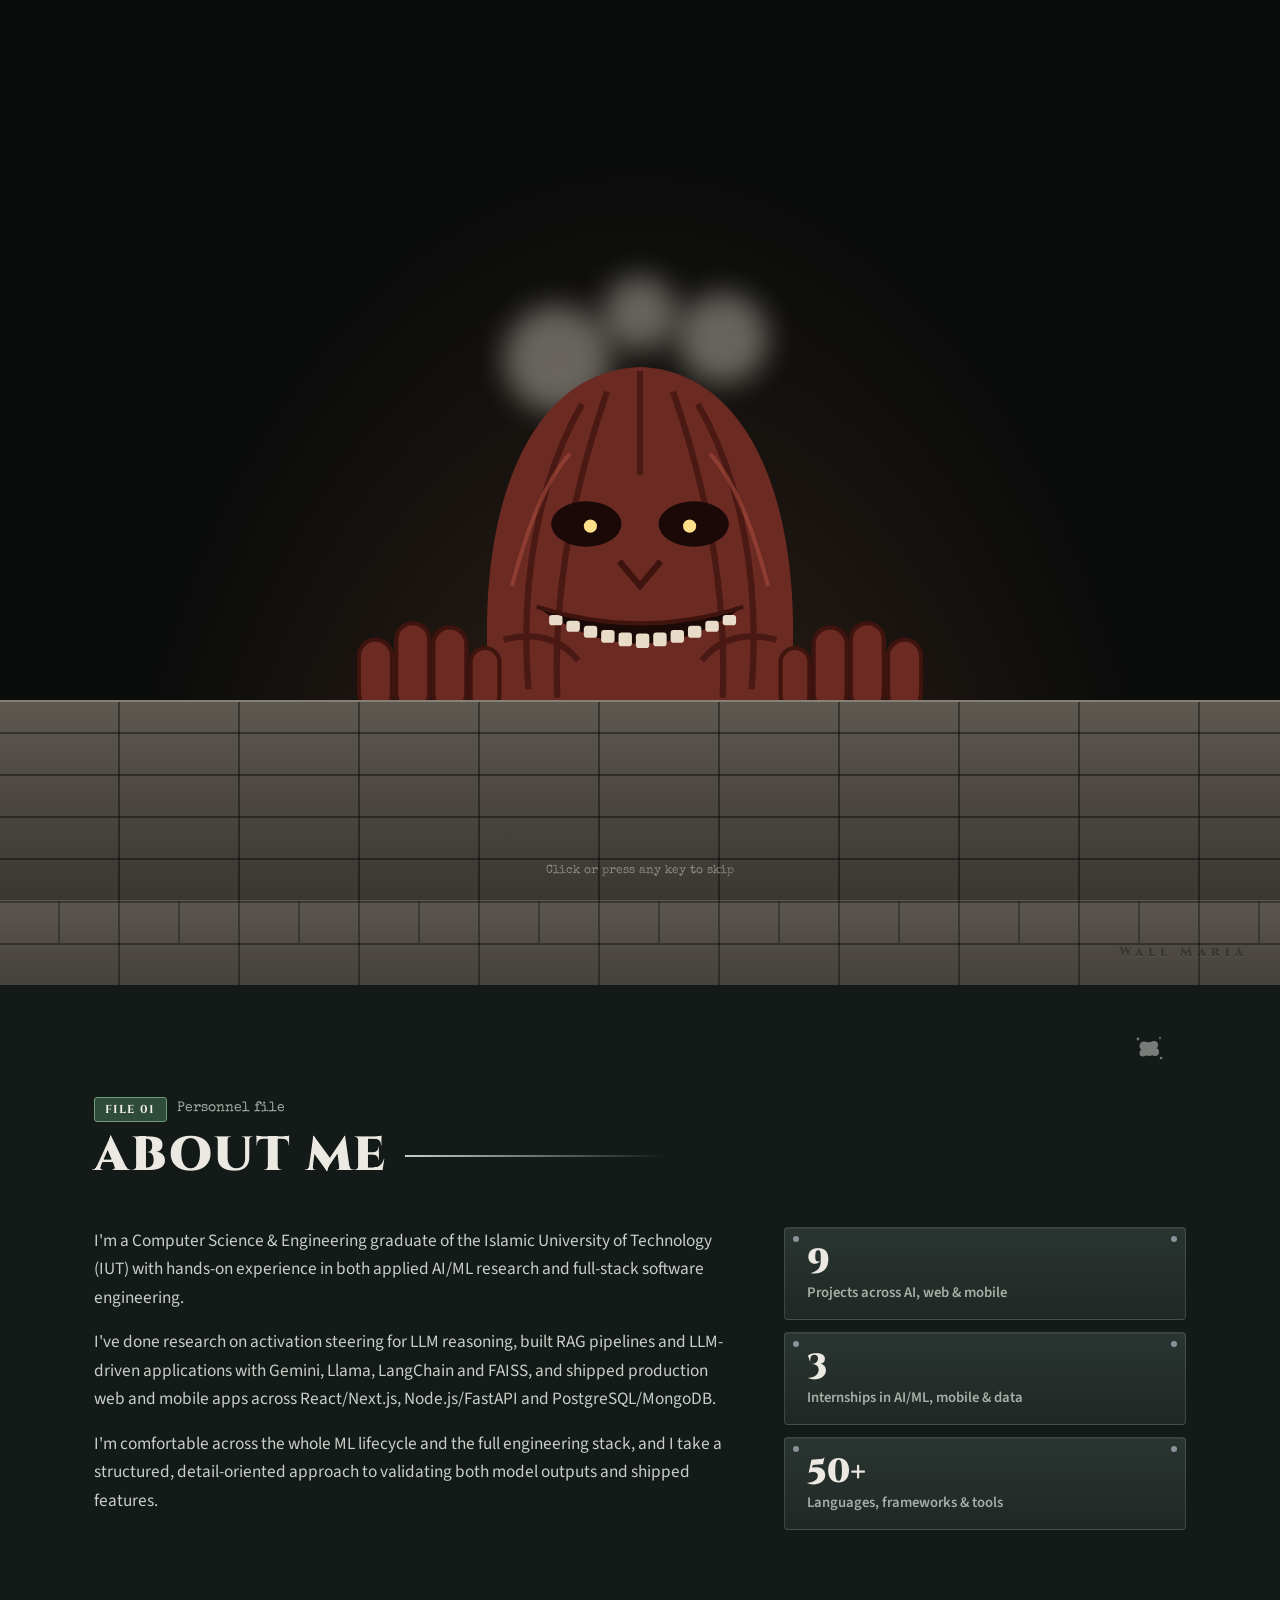
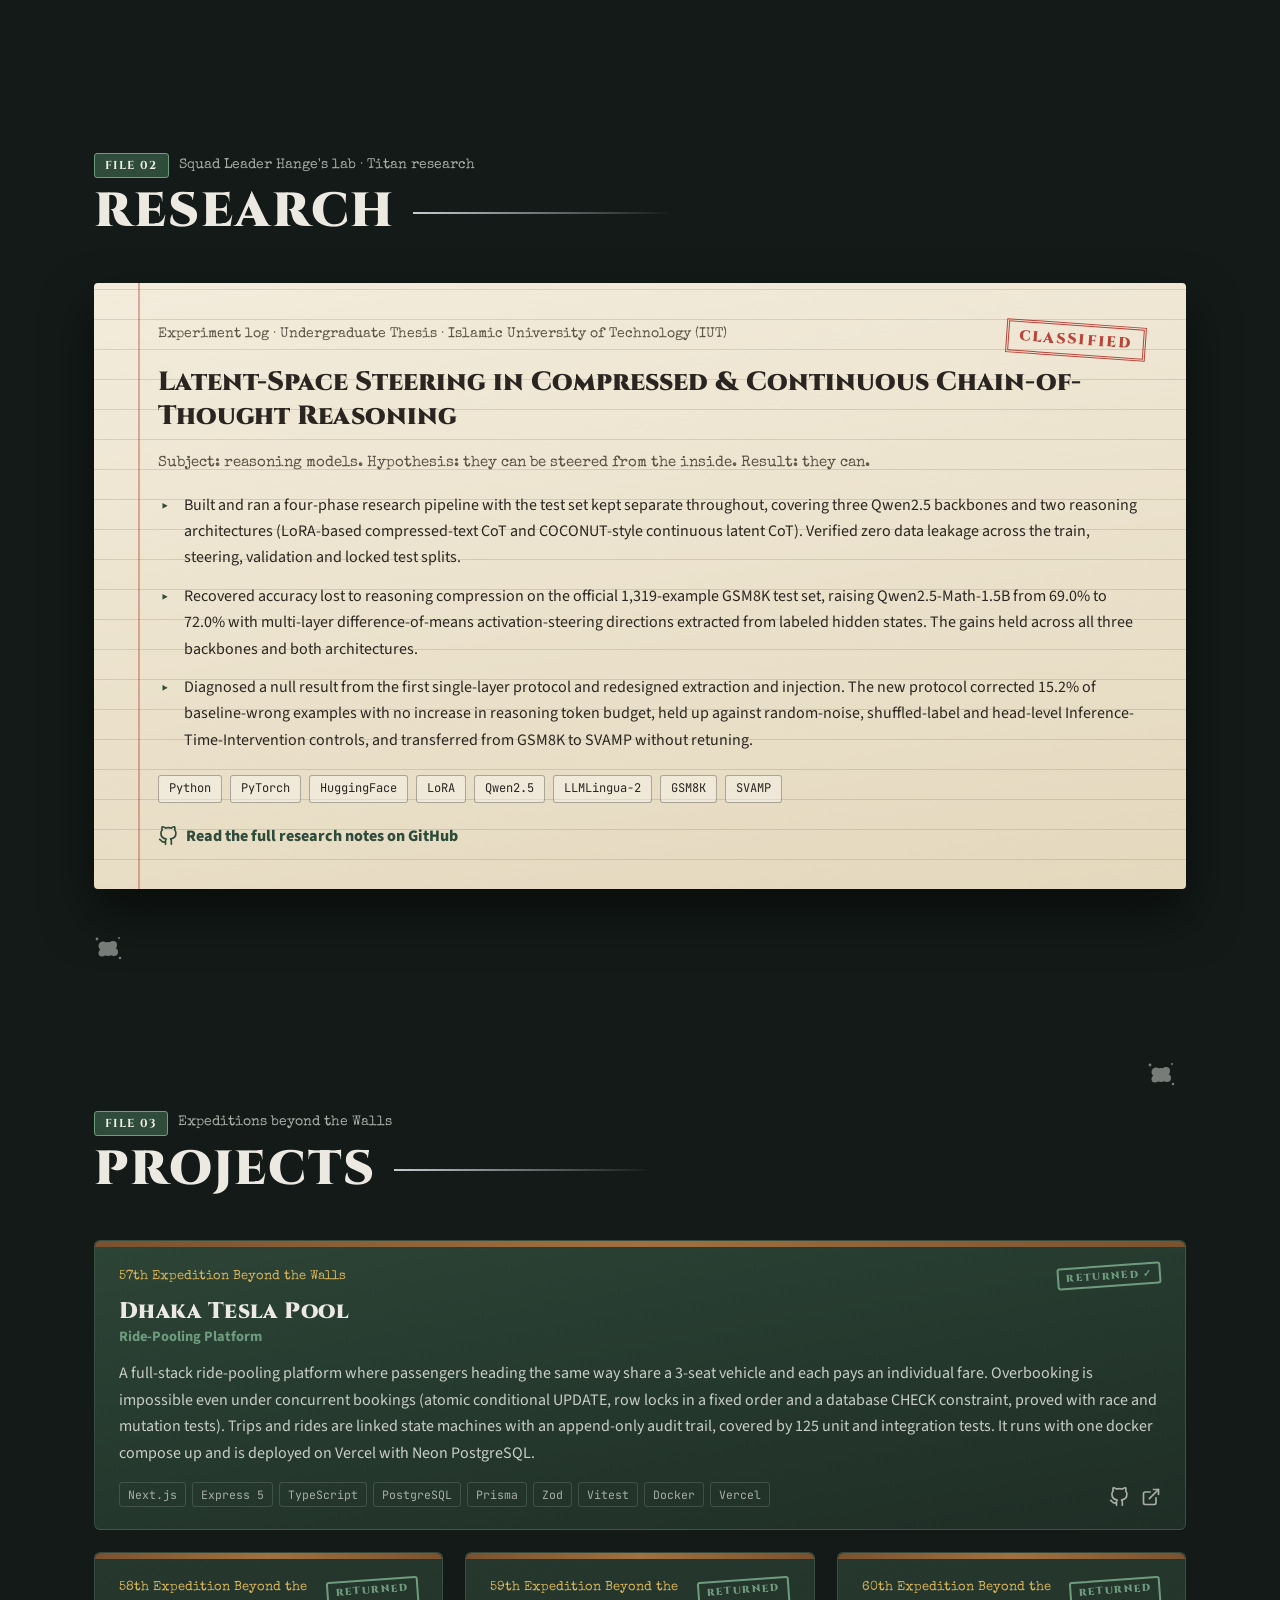
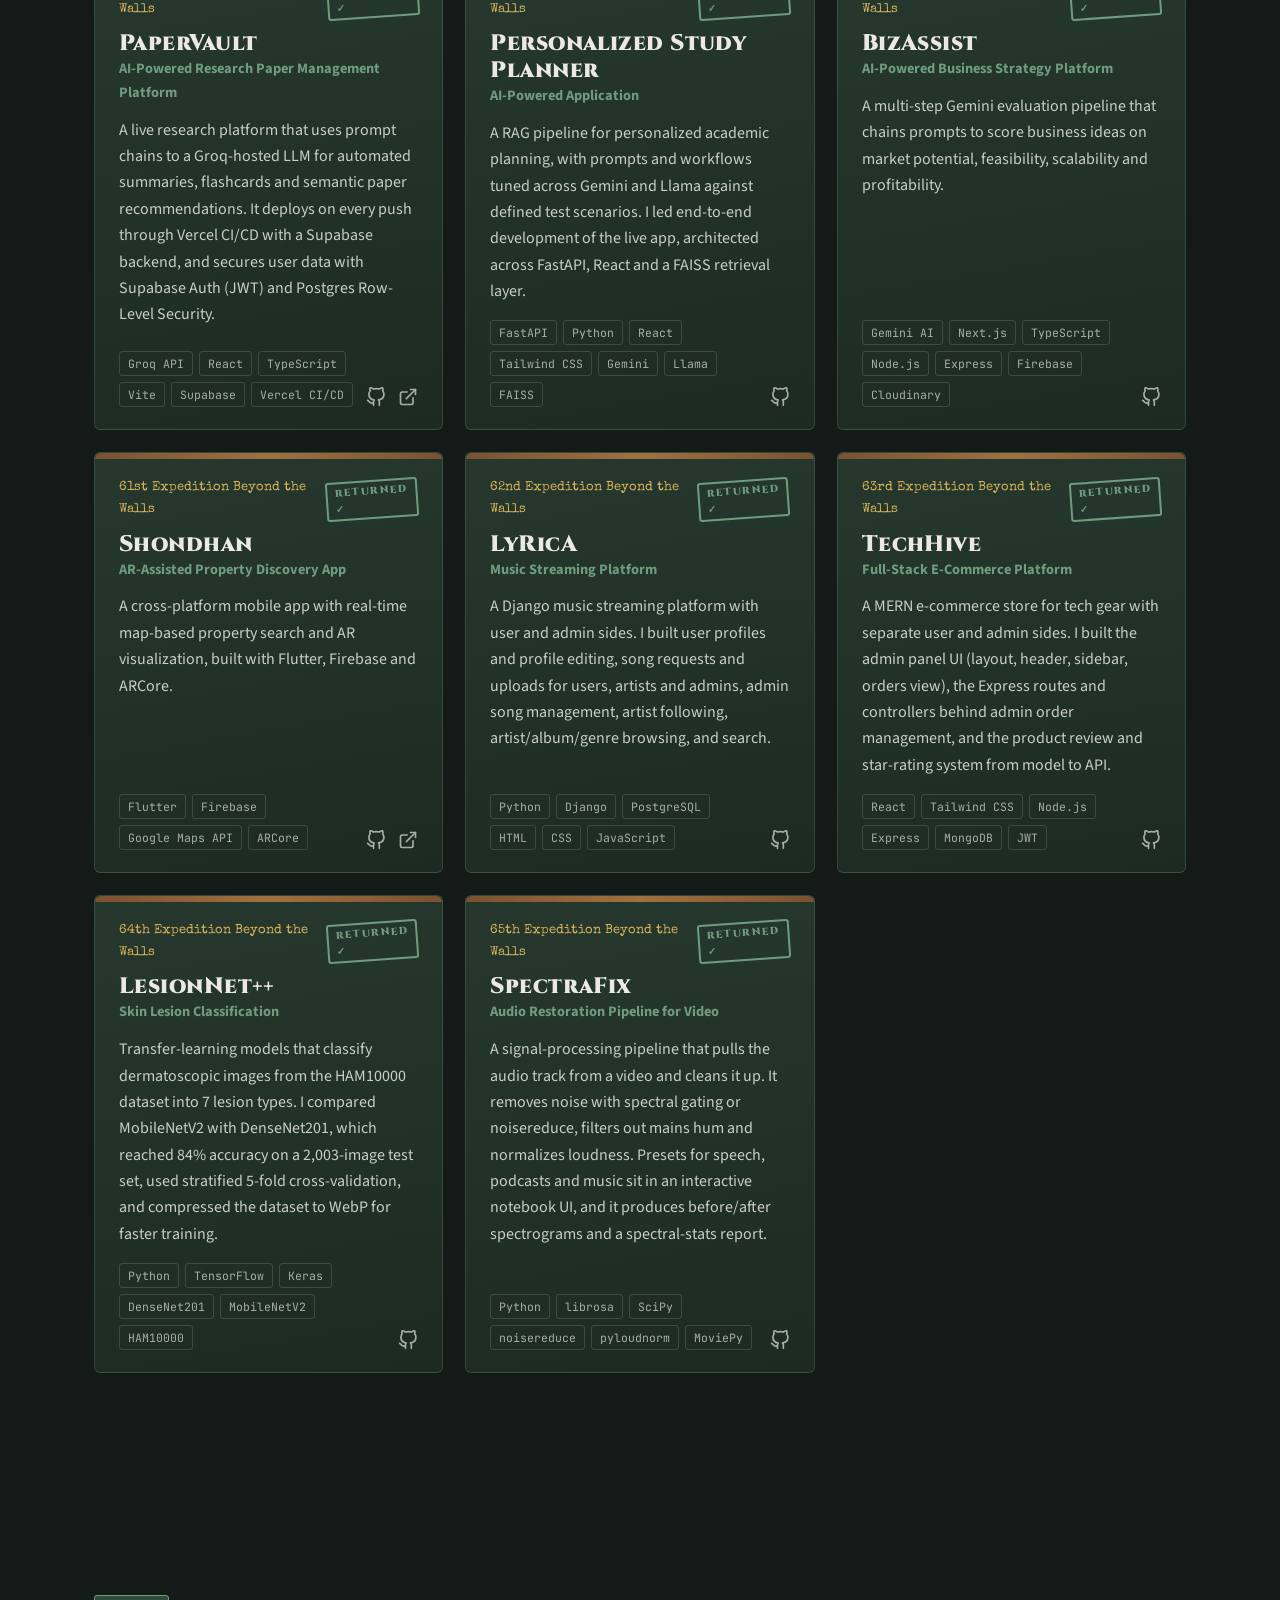
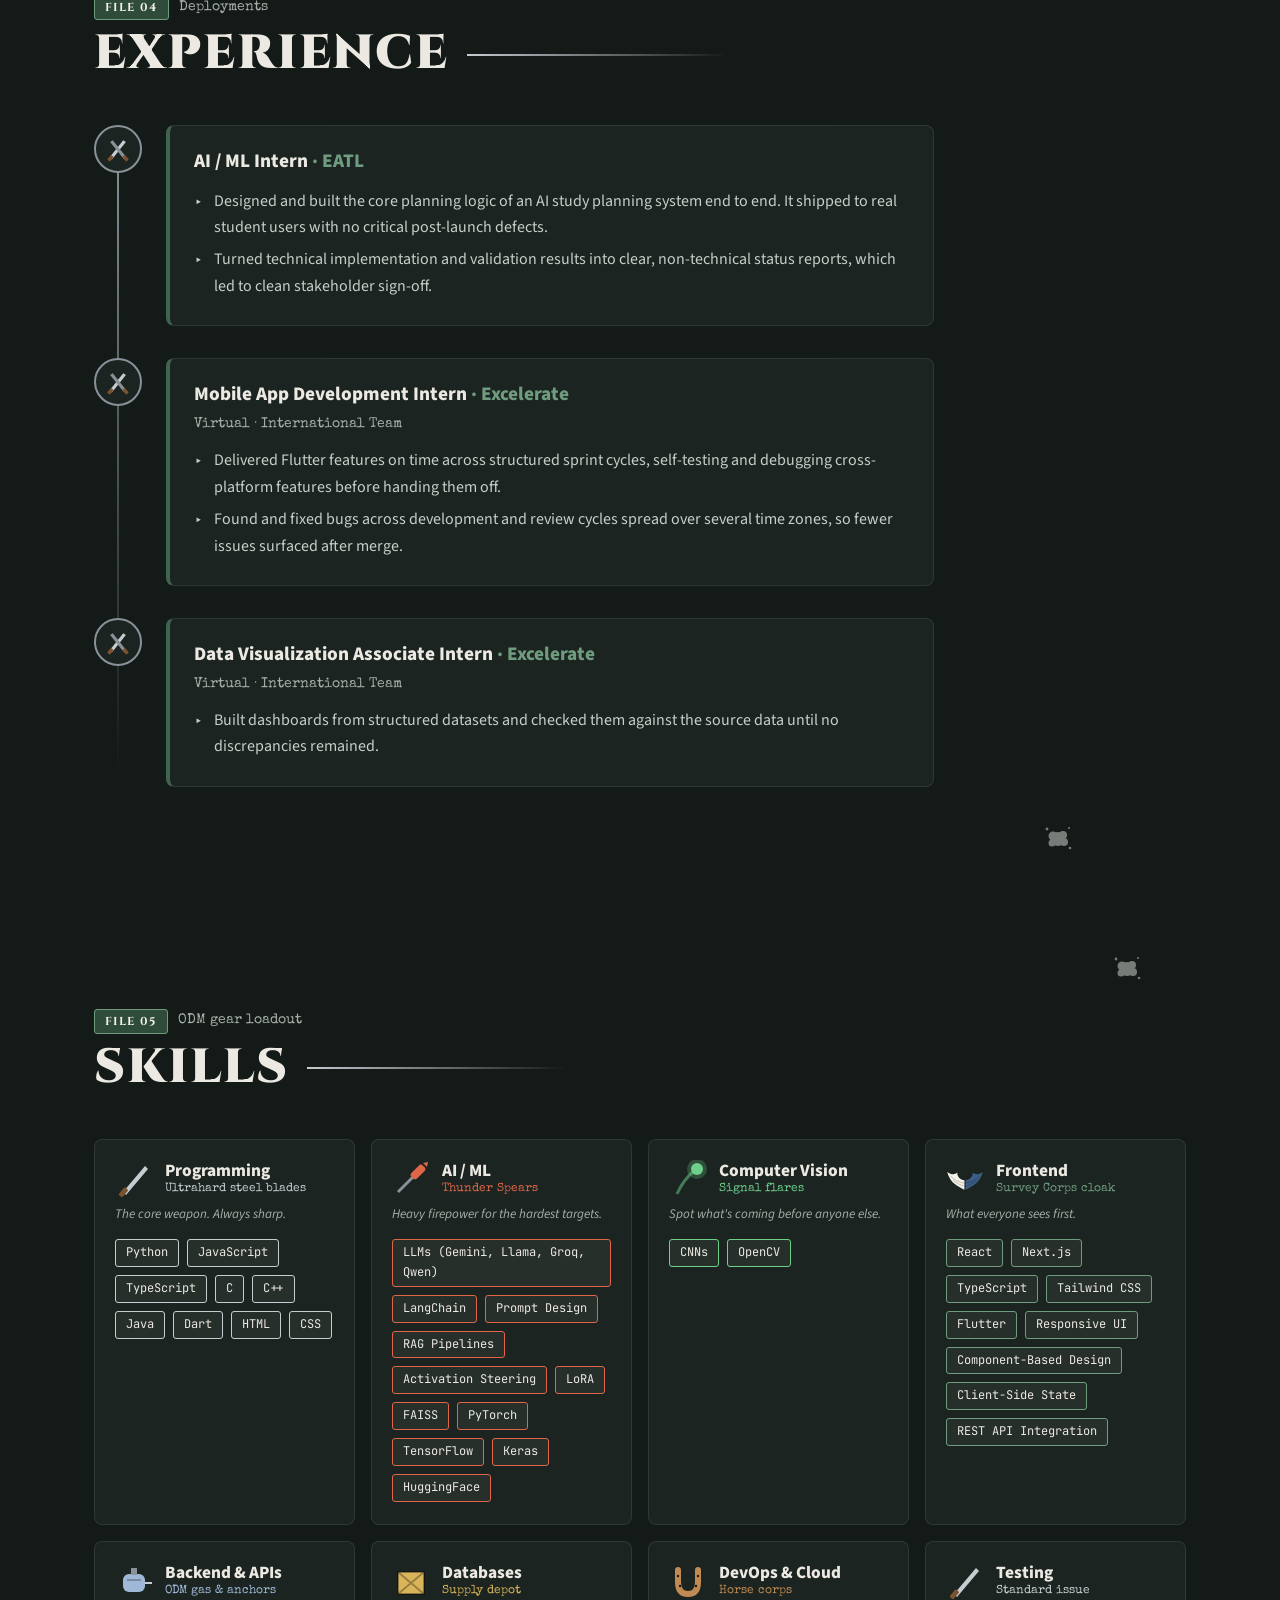
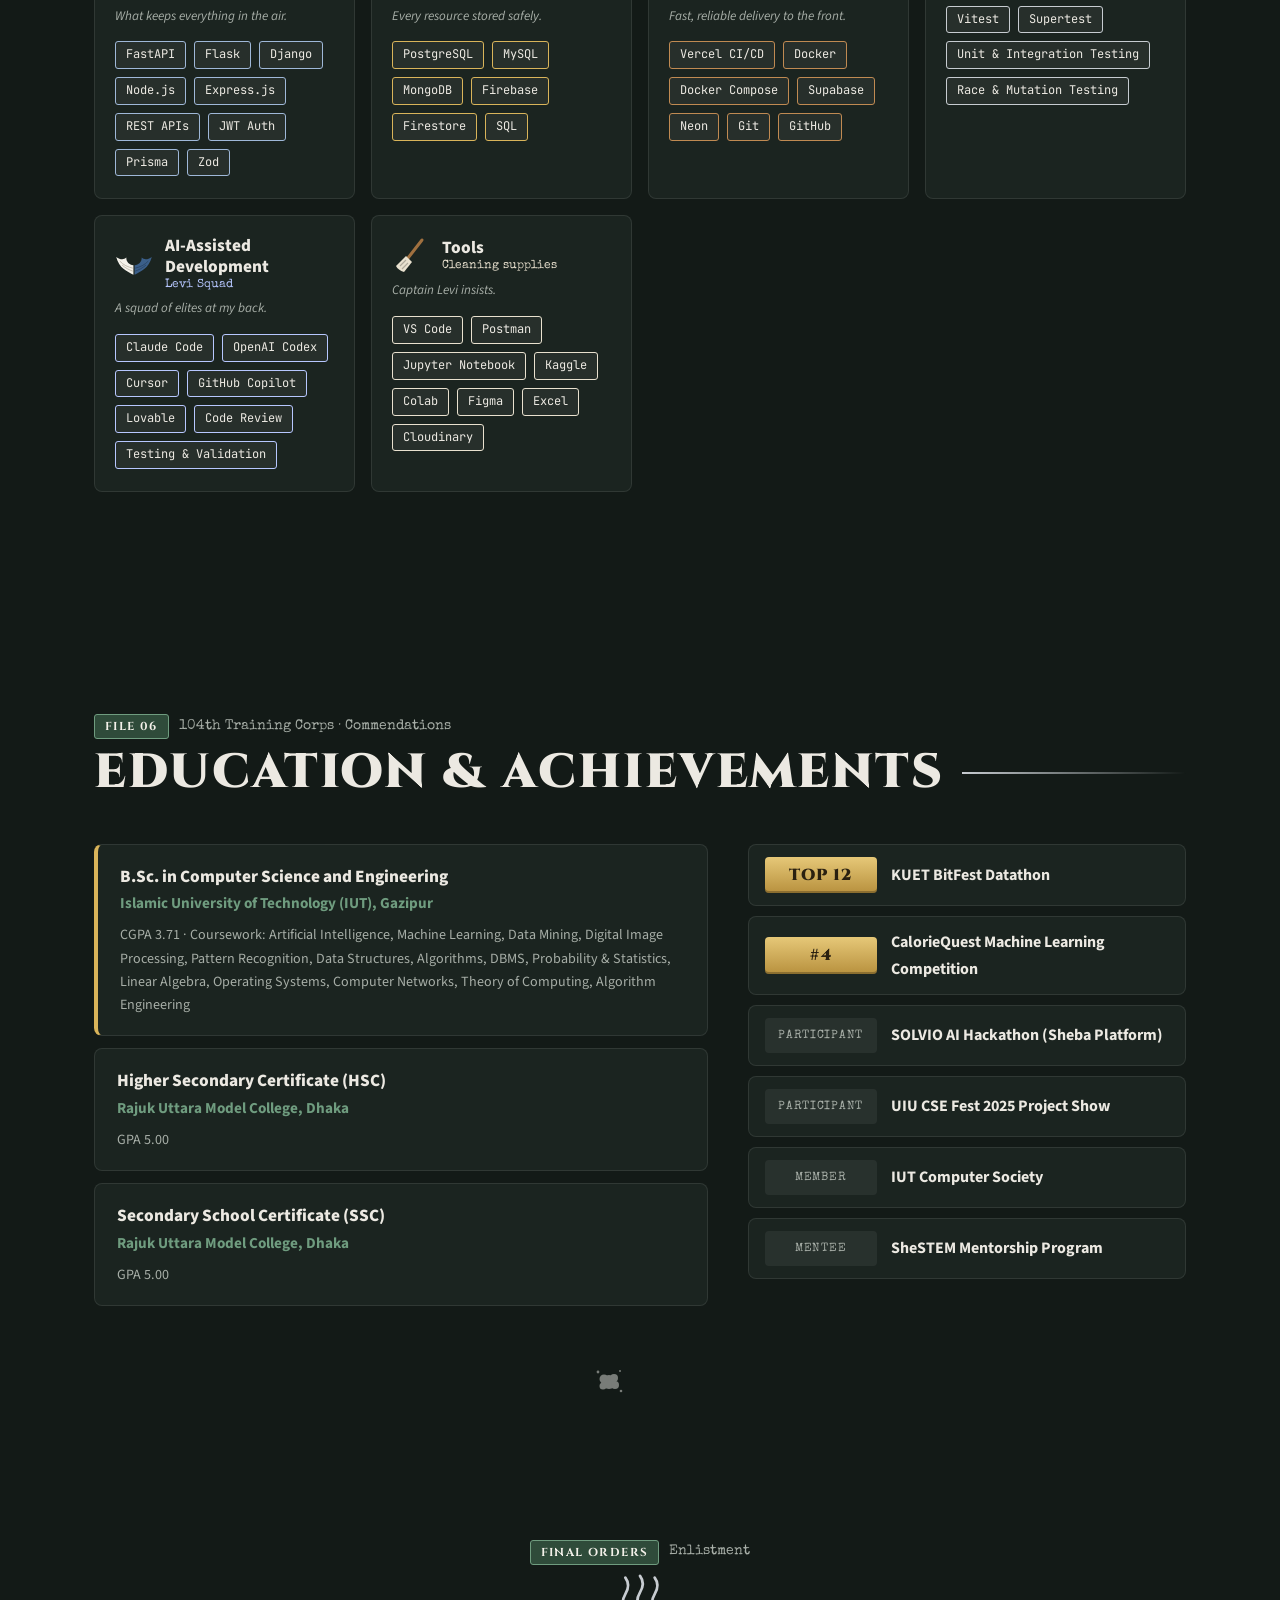
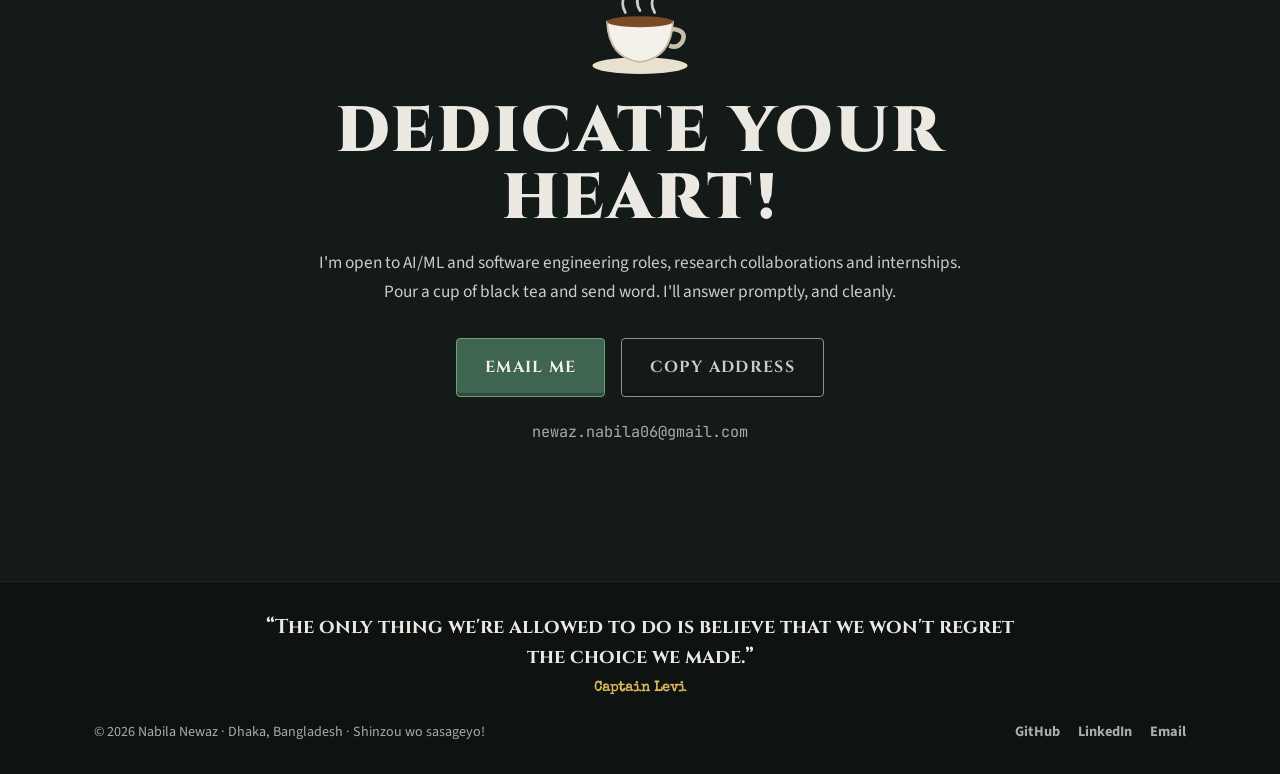
==== commit a65a21e2: "feat(portfolio): add Dhaka Tesla Pool, PaperVault links, graduate details and new resume" ====
--- a/aot/index.html
+++ b/aot/index.html
@@ -4,7 +4,7 @@
   <meta charset="UTF-8" />
   <meta name="viewport" content="width=device-width, initial-scale=1.0" />
   <title>Nabila Newaz | Survey Corps: AI/ML Engineer &amp; Full-Stack Developer</title>
-  <meta name="description" content="Attack on Titan–themed portfolio of Nabila Newaz, a CSE undergraduate at IUT working on applied AI/ML research, LLM applications and full-stack engineering." />
+  <meta name="description" content="Attack on Titan–themed portfolio of Nabila Newaz, a CSE graduate from IUT working on applied AI/ML research, LLM applications and full-stack engineering." />
   <link rel="preconnect" href="https://fonts.googleapis.com" />
   <link rel="preconnect" href="https://fonts.gstatic.com" crossorigin />
   <link href="https://fonts.googleapis.com/css2?family=Cinzel:wght@700;900&family=Special+Elite&family=Source+Sans+3:wght@400;600;700;800&family=JetBrains+Mono:wght@400;600&display=swap" rel="stylesheet" />
